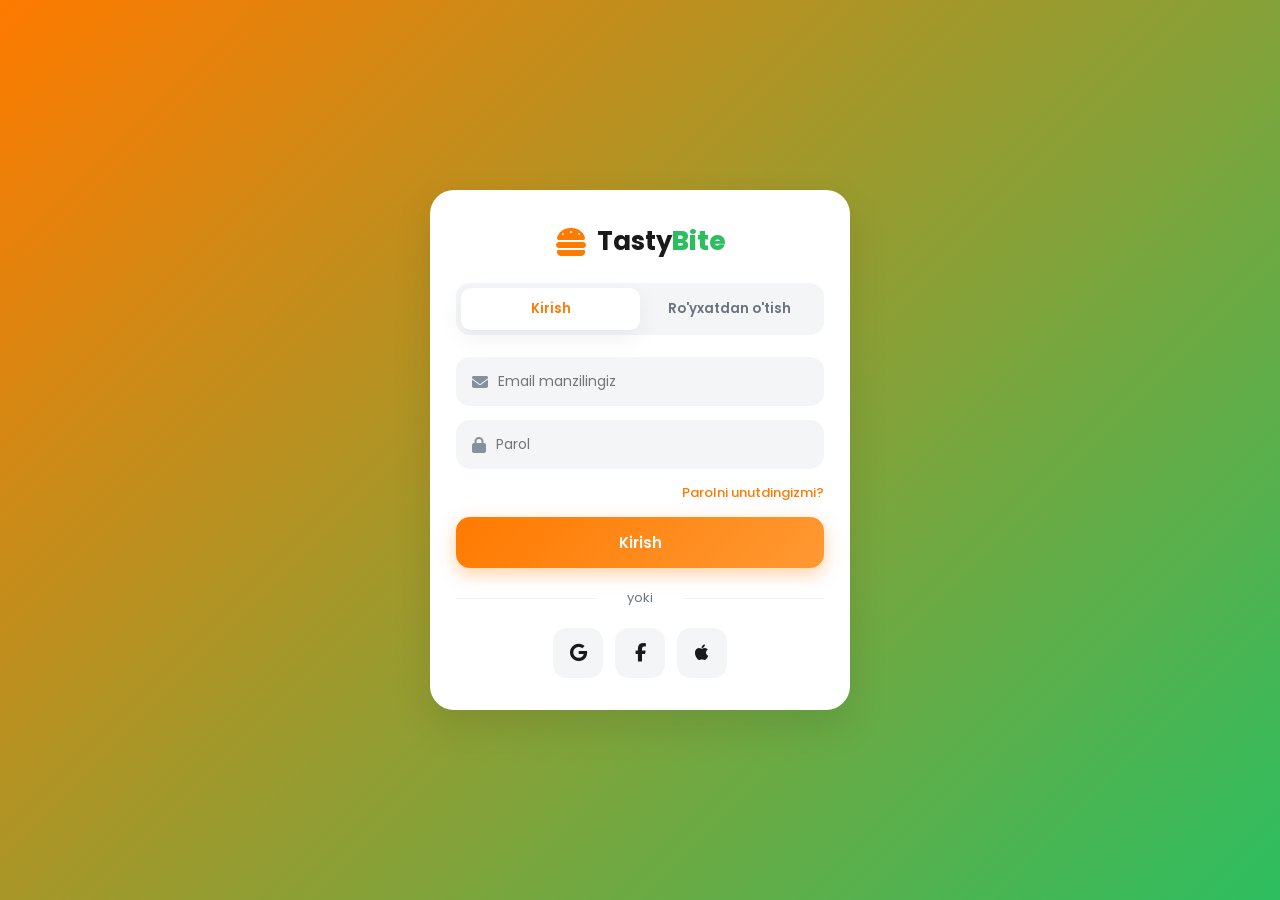
==== index.html @ 72d97d15 "Add files via upload" ====
<!DOCTYPE html>
<html lang="uz">
<head>
  <meta charset="UTF-8" />
  <meta name="viewport" content="width=device-width, initial-scale=1.0" />
  <title>Tasty Bite - Fast Food</title>
  <link rel="stylesheet" href="style.css" />
  <link rel="preconnect" href="https://fonts.googleapis.com" />
  <link rel="preconnect" href="https://fonts.gstatic.com" crossorigin />
  <link href="https://fonts.googleapis.com/css2?family=Poppins:wght@300;400;500;600;700;800&display=swap" rel="stylesheet" />
  <link rel="stylesheet" href="https://cdnjs.cloudflare.com/ajax/libs/font-awesome/6.5.1/css/all.min.css" />
</head>
<body>

  <!-- ========== AUTH MODAL (Login / Register) ========== -->
  <div class="auth-overlay" id="authOverlay">
    <div class="auth-card">
      <div class="auth-logo">
        <i class="fa-solid fa-burger"></i>
        <span>Tasty<b>Bite</b></span>
      </div>

      <div class="auth-tabs">
        <button class="auth-tab active" data-tab="login">Kirish</button>
        <button class="auth-tab" data-tab="register">Ro'yxatdan o'tish</button>
      </div>

      <!-- LOGIN -->
      <form class="auth-form active" id="loginForm">
        <div class="input-group">
          <i class="fa-solid fa-envelope"></i>
          <input type="email" placeholder="Email manzilingiz" required />
        </div>
        <div class="input-group">
          <i class="fa-solid fa-lock"></i>
          <input type="password" placeholder="Parol" required />
        </div>
        <a href="#" class="forgot">Parolni unutdingizmi?</a>
        <button type="submit" class="btn-primary">Kirish</button>
        <div class="auth-divider"><span>yoki</span></div>
        <div class="social-row">
          <button type="button" class="social-btn"><i class="fa-brands fa-google"></i></button>
          <button type="button" class="social-btn"><i class="fa-brands fa-facebook-f"></i></button>
          <button type="button" class="social-btn"><i class="fa-brands fa-apple"></i></button>
        </div>
      </form>

      <!-- REGISTER -->
      <form class="auth-form" id="registerForm">
        <div class="input-group">
          <i class="fa-solid fa-user"></i>
          <input type="text" placeholder="To'liq ismingiz" required />
        </div>
        <div class="input-group">
          <i class="fa-solid fa-envelope"></i>
          <input type="email" placeholder="Email manzilingiz" required />
        </div>
        <div class="input-group">
          <i class="fa-solid fa-phone"></i>
          <input type="tel" placeholder="+998 90 123 45 67" required />
        </div>
        <div class="input-group">
          <i class="fa-solid fa-lock"></i>
          <input type="password" placeholder="Parol yarating" required />
        </div>
        <button type="submit" class="btn-primary">Ro'yxatdan o'tish</button>
      </form>
    </div>
  </div>

  <!-- ========== APP CONTAINER ========== -->
  <div class="app" id="app">

    <!-- ============ TOP BAR ============ -->
    <header class="topbar">
      <div class="topbar-left">
        <button class="icon-btn" id="menuBtn"><i class="fa-solid fa-bars"></i></button>
        <div class="location">
          <span class="loc-label"><i class="fa-solid fa-location-dot"></i> Yetkazib berish</span>
          <span class="loc-value">Toshkent, Chilonzor</span>
        </div>
      </div>
      <div class="topbar-right">
        <button class="icon-btn notif-btn" id="notifBtn">
          <i class="fa-regular fa-bell"></i>
          <span class="badge">3</span>
        </button>
        <div class="avatar-sm" id="topAvatar">T</div>
      </div>
    </header>

    <!-- ============ NOTIFICATIONS PANEL ============ -->
    <aside class="notif-panel" id="notifPanel">
      <div class="notif-head">
        <h3>Bildirishnomalar</h3>
        <div style="display:flex;gap:8px">
          <button class="icon-btn" id="clearNotif" title="Tozalash"><i class="fa-solid fa-trash"></i></button>
          <button class="icon-btn" id="closeNotif"><i class="fa-solid fa-xmark"></i></button>
        </div>
      </div>
      <div class="notif-list" id="notifList"></div>
    </aside>

    <!-- ============ PAGE: HOME ============ -->
    <section class="page active" id="page-home">
      <!-- Greeting + Search -->
      <div class="home-head">
        <h1>Salom, <span class="accent">Tohirjon</span> 👋</h1>
        <p class="sub">Bugun nima yegingiz keladi?</p>

        <div class="search-bar">
          <i class="fa-solid fa-magnifying-glass"></i>
          <input type="text" placeholder="Burger, pizza, lavash qidirish..." id="searchInput" />
          <button class="filter-btn"><i class="fa-solid fa-sliders"></i></button>
        </div>
      </div>

      <!-- Promo banner -->
      <div class="promo-slider">
        <div class="promo-card">
          <div class="promo-text">
            <span class="promo-tag">YANGI AKSIYA</span>
            <h2>Burger + Free<br/>Coca-Cola</h2>
            <p>Faqat bugun -30% chegirma bilan!</p>
            <button class="btn-primary sm">Buyurtma berish</button>
          </div>
          <div class="promo-img">🍔</div>
        </div>
      </div>

      <!-- Categories -->
      <div class="section-head">
        <h3>Kategoriyalar</h3>
        <a href="#" class="see-all">Hammasi</a>
      </div>
      <div class="categories" id="categories">
        <div class="cat-chip active" data-cat="all"><span>🍽️</span><p>Hammasi</p></div>
        <div class="cat-chip" data-cat="burger"><span>🍔</span><p>Burger</p></div>
        <div class="cat-chip" data-cat="pizza"><span>🍕</span><p>Pizza</p></div>
        <div class="cat-chip" data-cat="lavash"><span>🌯</span><p>Lavash</p></div>
        <div class="cat-chip" data-cat="hotdog"><span>🌭</span><p>Hot-Dog</p></div>
        <div class="cat-chip" data-cat="fries"><span>🍟</span><p>Fri</p></div>
        <div class="cat-chip" data-cat="drink"><span>🥤</span><p>Ichimlik</p></div>
        <div class="cat-chip" data-cat="dessert"><span>🍩</span><p>Desert</p></div>
      </div>

      <!-- Popular foods -->
      <div class="section-head">
        <h3>Mashhur taomlar</h3>
        <a href="#" class="see-all">Hammasi</a>
      </div>
      <div class="food-grid" id="foodGrid"><!-- JS render --></div>
    </section>

    <!-- ============ PAGE: CART ============ -->
    <section class="page" id="page-cart">
      <div class="page-head">
        <h2>Savatim</h2>
        <p class="sub">Tanlangan taomlaringiz</p>
      </div>
      <div class="cart-list" id="cartList"></div>
      <div class="cart-summary" id="cartSummary">
        <div class="row"><span>Mahsulotlar</span><b id="sumItems">0 so'm</b></div>
        <div class="row"><span>Yetkazib berish</span><b>15 000 so'm</b></div>
        <div class="row total"><span>Jami</span><b id="sumTotal">0 so'm</b></div>
        <button class="btn-primary block" id="checkoutBtn">Buyurtma berish</button>
      </div>
    </section>

    <!-- ============ PAGE: ORDERS ============ -->
    <section class="page" id="page-orders">
      <div class="page-head">
        <h2>Buyurtmalarim</h2>
        <p class="sub">Joriy va yakunlangan</p>
      </div>
      <div class="order-tabs">
        <button class="order-tab active" data-otab="active">Faol</button>
        <button class="order-tab" data-otab="done">Yakunlangan</button>
        <button class="order-tab" data-otab="cancel">Bekor qilingan</button>
      </div>
      <div class="order-list" id="orderList"></div>
    </section>

    <!-- ============ PAGE: PROFILE ============ -->
    <section class="page" id="page-profile">
      <div class="profile-head">
        <div class="avatar-lg" id="profileAvatar">T</div>
        <h2 id="profileName">User</h2>
        <p id="profileEmail">user@mail.com</p>
        <button class="btn-outline sm" id="editProfileBtn">Profilni tahrirlash</button>
      </div>

      <div class="profile-stats">
        <div class="stat"><b id="statOrders">0</b><span>Buyurtma</span></div>
        <div class="stat"><b id="statFav">0</b><span>Sevimli</span></div>
        <div class="stat"><b id="statBonus">0</b><span>Bonus</span></div>
      </div>

      <div class="menu-list">
        <div class="menu-item" id="favoritesBtn">
          <div class="mi-icon red"><i class="fa-solid fa-heart"></i></div>
          <div class="mi-text">
            <h4>Sevimlilar</h4>
            <p>Yoqtirgan taomlaringiz</p>
          </div>
          <i class="fa-solid fa-chevron-right"></i>
        </div>

        <div class="menu-item" id="addressBtn">
          <div class="mi-icon green"><i class="fa-solid fa-location-dot"></i></div>
          <div class="mi-text">
            <h4>Manzillarim</h4>
            <p>Yetkazib berish manzillari</p>
          </div>
          <i class="fa-solid fa-chevron-right"></i>
        </div>

        <div class="menu-item" id="paymentBtn">
          <div class="mi-icon orange"><i class="fa-solid fa-credit-card"></i></div>
          <div class="mi-text">
            <h4>To'lov usullari</h4>
            <p>Karta va naqd to'lovlar</p>
          </div>
          <i class="fa-solid fa-chevron-right"></i>
        </div>

        <div class="menu-item theme-row">
          <div class="mi-icon dark"><i class="fa-solid fa-moon"></i></div>
          <div class="mi-text">
            <h4>Tungi rejim</h4>
            <p>Dark / Light mode</p>
          </div>
          <label class="switch">
            <input type="checkbox" id="themeToggle">
            <span class="slider-sw"></span>
          </label>
        </div>

        <div class="menu-item" id="chatBtn">
          <div class="mi-icon green"><i class="fa-solid fa-comment-dots"></i></div>
          <div class="mi-text">
            <h4>Admin bilan chat</h4>
            <p>Savol va murojaat</p>
          </div>
          <i class="fa-solid fa-chevron-right"></i>
        </div>

        <div class="menu-item" id="helpBtn">
          <div class="mi-icon green"><i class="fa-solid fa-circle-question"></i></div>
          <div class="mi-text">
            <h4>Yordam</h4>
            <p>Tez-tez so'raladigan savollar</p>
          </div>
          <i class="fa-solid fa-chevron-right"></i>
        </div>

        <div class="menu-item" id="privacyBtn">
          <div class="mi-icon orange"><i class="fa-solid fa-shield-halved"></i></div>
          <div class="mi-text">
            <h4>Maxfiylik</h4>
            <p>Hisob xavfsizligi</p>
          </div>
          <i class="fa-solid fa-chevron-right"></i>
        </div>

        <div class="menu-item logout" id="logoutBtn">
          <div class="mi-icon red"><i class="fa-solid fa-arrow-right-from-bracket"></i></div>
          <div class="mi-text">
            <h4>Chiqish</h4>
            <p>Hisobdan chiqish</p>
          </div>
        </div>
      </div>
    </section>

    <!-- ============ PAGE: FAVORITES ============ -->
    <section class="page" id="page-favorites">
      <div class="page-head" style="display:flex;align-items:center;gap:10px">
        <button class="icon-btn" data-back="profile"><i class="fa-solid fa-arrow-left"></i></button>
        <div><h2>Sevimlilar</h2><p class="sub">Yoqtirgan taomlaringiz</p></div>
      </div>
      <div class="food-grid" id="favGrid"></div>
    </section>

    <!-- ============ FOOD DETAIL MODAL ============ -->
    <div class="detail-modal" id="detailModal">
      <div class="detail-content">
        <button class="close-btn" id="closeDetail"><i class="fa-solid fa-xmark"></i></button>
        <div class="detail-img" id="dImg">🍔</div>
        <div class="detail-body">
          <h2 id="dName">Burger</h2>
          <div class="detail-meta">
            <span><i class="fa-solid fa-star"></i> 4.8</span>
            <span><i class="fa-solid fa-clock"></i> 15 daq</span>
            <span><i class="fa-solid fa-fire"></i> 320 kkal</span>
          </div>
          <p class="detail-desc" id="dDesc">Tavsif...</p>
          <div class="qty-row">
            <span>Miqdor</span>
            <div class="qty">
              <button id="qMinus">-</button>
              <span id="qVal">1</span>
              <button id="qPlus">+</button>
            </div>
          </div>
          <div class="detail-foot">
            <div>
              <span class="small">Narxi</span>
              <h3 id="dPrice">35 000 so'm</h3>
            </div>
            <button class="btn-primary" id="addToCart"><i class="fa-solid fa-cart-plus"></i> Savatga</button>
          </div>
        </div>
      </div>
    </div>

    <!-- ============ ADDRESS MODAL ============ -->
    <div class="mini-modal" id="addressModal">
      <div class="mini-content">
        <div class="mini-head">
          <h3>Manzillarim</h3>
          <button class="icon-btn" data-close="addressModal"><i class="fa-solid fa-xmark"></i></button>
        </div>
        <div id="addressList"></div>
        <button class="btn-outline block" id="newAddressBtn"><i class="fa-solid fa-plus"></i> Yangi manzil qo'shish</button>
      </div>
    </div>

    <!-- ============ ADDRESS FORM MODAL ============ -->
    <div class="mini-modal" id="addressFormModal">
      <div class="mini-content">
        <div class="mini-head">
          <h3 id="addrFormTitle">Yangi manzil</h3>
          <button class="icon-btn" data-close="addressFormModal"><i class="fa-solid fa-xmark"></i></button>
        </div>
        <form id="addressForm" class="ufm">
          <input type="hidden" id="addrId">
          <label>Nomi (Uy, Ish, ...)
            <input type="text" id="addrLabel" placeholder="Uy" required>
          </label>
          <label>To'liq manzil
            <input type="text" id="addrText" placeholder="Toshkent, Chilonzor 11, 25-uy" required>
          </label>
          <label>Mo'ljal (ixtiyoriy)
            <input type="text" id="addrNote" placeholder="2-qavat, ko'k eshik">
          </label>
          <button type="submit" class="btn-primary block">Saqlash</button>
        </form>
      </div>
    </div>

    <!-- ============ PAYMENT MODAL ============ -->
    <div class="mini-modal" id="paymentModal">
      <div class="mini-content">
        <div class="mini-head">
          <h3>To'lov usullari</h3>
          <button class="icon-btn" data-close="paymentModal"><i class="fa-solid fa-xmark"></i></button>
        </div>
        <div id="paymentList"></div>
        <button class="btn-outline block" id="newPaymentBtn"><i class="fa-solid fa-plus"></i> Karta qo'shish</button>
      </div>
    </div>

    <!-- ============ PAYMENT FORM ============ -->
    <div class="mini-modal" id="paymentFormModal">
      <div class="mini-content">
        <div class="mini-head">
          <h3>Yangi karta</h3>
          <button class="icon-btn" data-close="paymentFormModal"><i class="fa-solid fa-xmark"></i></button>
        </div>
        <form id="paymentForm" class="ufm">
          <input type="hidden" id="payId">
          <label>Tur
            <select id="payType">
              <option value="uzcard">Uzcard</option>
              <option value="humo">Humo</option>
              <option value="visa">Visa</option>
              <option value="mastercard">Mastercard</option>
            </select>
          </label>
          <label>Karta raqami
            <input type="text" id="payNumber" placeholder="8600 1234 5678 9012" maxlength="19" required>
          </label>
          <label>Egasining ismi
            <input type="text" id="payHolder" placeholder="ISM FAMILIYA" required>
          </label>
          <label>Amal qilish muddati
            <input type="text" id="payExpiry" placeholder="MM/YY" maxlength="5" required>
          </label>
          <button type="submit" class="btn-primary block">Saqlash</button>
        </form>
      </div>
    </div>

    <!-- ============ PROFILE EDIT MODAL ============ -->
    <div class="mini-modal" id="profileEditModal">
      <div class="mini-content">
        <div class="mini-head">
          <h3>Profilni tahrirlash</h3>
          <button class="icon-btn" data-close="profileEditModal"><i class="fa-solid fa-xmark"></i></button>
        </div>
        <form id="profileEditForm" class="ufm">
          <label>To'liq ism<input type="text" id="peName" required></label>
          <label>Email<input type="email" id="peEmail" required></label>
          <label>Telefon<input type="tel" id="pePhone" placeholder="+998 90 123 45 67"></label>
          <button type="submit" class="btn-primary block">Saqlash</button>
        </form>
      </div>
    </div>

    <!-- ============ PRIVACY/PASSWORD MODAL ============ -->
    <div class="mini-modal" id="privacyModal">
      <div class="mini-content">
        <div class="mini-head">
          <h3>Maxfiylik va xavfsizlik</h3>
          <button class="icon-btn" data-close="privacyModal"><i class="fa-solid fa-xmark"></i></button>
        </div>
        <form id="passForm" class="ufm">
          <label>Joriy parol<input type="password" id="curPass" required></label>
          <label>Yangi parol<input type="password" id="newPass" required></label>
          <label>Tasdiqlash<input type="password" id="confPass" required></label>
          <button type="submit" class="btn-primary block">Parolni o'zgartirish</button>
        </form>
      </div>
    </div>

    <!-- ============ CHAT MODAL ============ -->
    <div class="mini-modal" id="chatModal">
      <div class="mini-content chat-modal-content">
        <div class="mini-head">
          <h3><i class="fa-solid fa-headset"></i> Admin qo'llab-quvvatlash</h3>
          <button class="icon-btn" data-close="chatModal"><i class="fa-solid fa-xmark"></i></button>
        </div>
        <div class="uchat-body" id="uchatBody"></div>
        <form class="uchat-input" id="uchatForm">
          <input type="text" id="uchatInput" placeholder="Habar yozing..." autocomplete="off" required>
          <button type="submit"><i class="fa-solid fa-paper-plane"></i></button>
        </form>
      </div>
    </div>

    <!-- ============ FILTER MODAL ============ -->
    <div class="mini-modal" id="filterModal">
      <div class="mini-content">
        <div class="mini-head">
          <h3>Filter va saralash</h3>
          <button class="icon-btn" data-close="filterModal"><i class="fa-solid fa-xmark"></i></button>
        </div>
        <h4 class="filt-h">Saralash</h4>
        <div class="filt-row" id="sortRow">
          <button class="filt-chip active" data-sort="default">Standart</button>
          <button class="filt-chip" data-sort="priceAsc">Narx ↑</button>
          <button class="filt-chip" data-sort="priceDesc">Narx ↓</button>
          <button class="filt-chip" data-sort="rating">Reyting</button>
          <button class="filt-chip" data-sort="fast">Tezroq</button>
        </div>
        <h4 class="filt-h">Narx oralig'i</h4>
        <div class="price-range">
          <input type="range" id="priceRange" min="10000" max="100000" step="5000" value="100000">
          <div class="pr-info"><span>0</span> — <span id="prMax">100 000</span> so'm</div>
        </div>
        <button class="btn-primary block" id="applyFilter">Qo'llash</button>
        <button class="btn-outline block" id="resetFilter">Tiklash</button>
      </div>
    </div>

    <!-- ============ HELP MODAL ============ -->
    <div class="mini-modal" id="helpModal">
      <div class="mini-content">
        <div class="mini-head">
          <h3>Yordam</h3>
          <button class="icon-btn" data-close="helpModal"><i class="fa-solid fa-xmark"></i></button>
        </div>
        <div class="faq">
          <details open><summary>Buyurtma qanday beriladi?</summary><p>Taomni tanlab savatga qo'shing, so'ng "Buyurtma berish" tugmasini bosing.</p></details>
          <details><summary>Yetkazib berish vaqti qancha?</summary><p>O'rtacha 30-45 daqiqa, manzilga qarab o'zgaradi.</p></details>
          <details><summary>To'lov turlari?</summary><p>Naqd, Uzcard, Humo, Click va Payme orqali to'lash mumkin.</p></details>
          <details><summary>Buyurtmani bekor qilish</summary><p>Tayyorlanmaguncha buyurtmani bekor qilishingiz mumkin.</p></details>
        </div>
        <div class="contact-row">
          <a href="tel:+998900000000" class="contact-btn"><i class="fa-solid fa-phone"></i> Qo'ng'iroq</a>
          <a href="#" class="contact-btn green" id="openChatFromHelp"><i class="fa-solid fa-comment-dots"></i> Chat</a>
        </div>
      </div>
    </div>

    <!-- ============ TOAST ============ -->
    <div class="toast" id="toast"></div>

    <!-- ============ BOTTOM NAV ============ -->
    <nav class="bottom-nav">
      <button class="nav-btn active" data-page="home">
        <i class="fa-solid fa-house"></i><span>Asosiy</span>
      </button>
      <button class="nav-btn" data-page="cart">
        <i class="fa-solid fa-bag-shopping"></i><span>Savat</span>
        <span class="nav-badge" id="cartBadge" style="display:none">0</span>
      </button>
      <button class="nav-btn" data-page="orders">
        <i class="fa-solid fa-receipt"></i><span>Buyurtma</span>
      </button>
      <button class="nav-btn" data-page="profile">
        <i class="fa-solid fa-user"></i><span>Profil</span>
      </button>
    </nav>

  </div>

  <script src="script.js"></script>
</body>
</html>
---- style.css ----
/* ========== ROOT VARIABLES ========== */
:root {
  --orange: #FF7A00;
  --orange-light: #FFE6CC;
  --green: #2DBE60;
  --green-light: #DCF5E4;
  --black: #1A1A1A;
  --dark: #222831;
  --gray: #8A8F9C;
  --gray-light: #F4F5F7;
  --white: #FFFFFF;
  --bg: #FAFBFC;
  --card: #FFFFFF;
  --text: #1A1A1A;
  --text-sub: #6B7280;
  --border: #EEF0F3;
  --red: #FF4757;
  --shadow: 0 8px 24px rgba(0,0,0,0.06);
  --shadow-lg: 0 16px 40px rgba(0,0,0,0.10);
  --radius: 18px;
}

[data-theme="dark"] {
  --bg: #121417;
  --card: #1C1F24;
  --text: #F1F3F5;
  --text-sub: #9CA3AF;
  --border: #2A2E35;
  --gray-light: #23272E;
  --black: #F1F3F5;
  --shadow: 0 8px 24px rgba(0,0,0,0.4);
  --shadow-lg: 0 16px 40px rgba(0,0,0,0.5);
}

* { box-sizing: border-box; margin: 0; padding: 0; }
html, body { height: 100%; }
body {
  font-family: 'Poppins', system-ui, sans-serif;
  background: var(--bg);
  color: var(--text);
  -webkit-font-smoothing: antialiased;
  transition: background .3s, color .3s;
}
a { color: inherit; text-decoration: none; }
button { font-family: inherit; cursor: pointer; border: none; background: none; color: inherit; }
input { font-family: inherit; outline: none; border: none; background: transparent; color: inherit; }

/* ========== APP CONTAINER ========== */
.app {
  max-width: 480px;
  margin: 0 auto;
  min-height: 100vh;
  background: var(--bg);
  position: relative;
  padding-bottom: 90px;
  box-shadow: var(--shadow-lg);
}

/* ========== AUTH ========== */
.auth-overlay {
  position: fixed; inset: 0;
  background: linear-gradient(135deg, #FF7A00 0%, #2DBE60 100%);
  display: none;
  align-items: center; justify-content: center;
  z-index: 1000;
  padding: 20px;
}
.auth-overlay.show { display: flex; }

.auth-card {
  width: 100%;
  max-width: 420px;
  background: var(--card);
  border-radius: 24px;
  padding: 32px 26px;
  box-shadow: var(--shadow-lg);
  animation: pop .4s ease;
}
@keyframes pop { from { transform: scale(.9); opacity: 0; } to { transform: scale(1); opacity: 1; } }

.auth-logo {
  display: flex; align-items: center; justify-content: center;
  gap: 10px; margin-bottom: 22px;
  font-size: 26px; font-weight: 700;
}
.auth-logo i { color: var(--orange); font-size: 32px; }
.auth-logo b { color: var(--green); font-weight: 800; }

.auth-tabs {
  display: flex;
  background: var(--gray-light);
  border-radius: 14px;
  padding: 5px;
  margin-bottom: 22px;
}
.auth-tab {
  flex: 1; padding: 11px; font-weight: 600;
  color: var(--text-sub); border-radius: 10px;
  transition: .25s;
}
.auth-tab.active {
  background: var(--card);
  color: var(--orange);
  box-shadow: var(--shadow);
}

.auth-form { display: none; flex-direction: column; gap: 14px; }
.auth-form.active { display: flex; }

.input-group {
  display: flex; align-items: center; gap: 10px;
  background: var(--gray-light);
  border-radius: 14px;
  padding: 14px 16px;
}
.input-group i { color: var(--gray); }
.input-group input { flex: 1; font-size: 14px; }

.forgot {
  align-self: flex-end;
  font-size: 13px; color: var(--orange); font-weight: 500;
}

.btn-primary {
  background: linear-gradient(135deg, var(--orange), #FF9933);
  color: #fff; font-weight: 600;
  padding: 14px; border-radius: 14px;
  font-size: 15px;
  display: inline-flex; align-items: center; justify-content: center; gap: 8px;
  transition: .25s;
  box-shadow: 0 6px 18px rgba(255,122,0,0.35);
}
.btn-primary:hover { transform: translateY(-2px); box-shadow: 0 10px 26px rgba(255,122,0,0.45); }
.btn-primary.sm { padding: 10px 18px; font-size: 13px; }
.btn-primary.block { width: 100%; }

.btn-outline {
  border: 2px solid var(--orange);
  color: var(--orange);
  font-weight: 600;
  padding: 10px 18px;
  border-radius: 12px;
  font-size: 13px;
  display: inline-flex; align-items: center; justify-content: center; gap: 8px;
}
.btn-outline.block { width: 100%; padding: 13px; margin-top: 14px; }
.btn-outline.sm { padding: 8px 16px; font-size: 12px; }

.auth-divider {
  text-align: center; position: relative;
  color: var(--text-sub); font-size: 13px;
  margin: 6px 0;
}
.auth-divider::before, .auth-divider::after {
  content: ''; position: absolute; top: 50%;
  width: 38%; height: 1px; background: var(--border);
}
.auth-divider::before { left: 0; }
.auth-divider::after { right: 0; }

.social-row { display: flex; gap: 12px; justify-content: center; }
.social-btn {
  width: 50px; height: 50px; border-radius: 14px;
  background: var(--gray-light);
  display: flex; align-items: center; justify-content: center;
  font-size: 18px; color: var(--text);
  transition: .25s;
}
.social-btn:hover { background: var(--orange); color: #fff; }

/* ========== TOP BAR ========== */
.topbar {
  display: flex; align-items: center; justify-content: space-between;
  padding: 18px 20px 14px;
  background: var(--bg);
  position: sticky; top: 0; z-index: 50;
}
.topbar-left { display: flex; align-items: center; gap: 12px; }
.icon-btn {
  width: 42px; height: 42px; border-radius: 12px;
  background: var(--card);
  display: flex; align-items: center; justify-content: center;
  font-size: 16px;
  box-shadow: var(--shadow);
  position: relative;
  transition: .25s;
}
.icon-btn:hover { background: var(--orange); color: #fff; }

.location { display: flex; flex-direction: column; }
.loc-label { font-size: 11px; color: var(--text-sub); }
.loc-label i { color: var(--orange); }
.loc-value { font-size: 13px; font-weight: 600; }

.topbar-right { display: flex; align-items: center; gap: 10px; }
.badge {
  position: absolute; top: 4px; right: 4px;
  width: 16px; height: 16px; border-radius: 50%;
  background: var(--red); color: #fff;
  font-size: 9px; font-weight: 700;
  display: flex; align-items: center; justify-content: center;
}
.avatar-sm {
  width: 42px; height: 42px; border-radius: 12px;
  background: linear-gradient(135deg, var(--green), #1F9E4D);
  color: #fff; font-weight: 700;
  display: flex; align-items: center; justify-content: center;
  cursor: pointer;
}

/* ========== NOTIFICATIONS PANEL ========== */
.notif-panel {
  position: fixed;
  top: 0; right: -100%;
  width: 100%;
  max-width: 380px;
  height: 100vh;
  background: var(--card);
  z-index: 200;
  box-shadow: -10px 0 30px rgba(0,0,0,0.15);
  transition: right .35s ease;
  display: flex; flex-direction: column;
}
.notif-panel.open { right: 0; }
.notif-head {
  display: flex; justify-content: space-between; align-items: center;
  padding: 22px 20px;
  border-bottom: 1px solid var(--border);
}
.notif-head h3 { font-size: 18px; }
.notif-list { padding: 14px; overflow-y: auto; flex: 1; }
.notif-item {
  display: flex; gap: 12px;
  padding: 14px;
  border-radius: 14px;
  margin-bottom: 10px;
  transition: .25s;
}
.notif-item.unread { background: var(--gray-light); }
.notif-item:hover { background: var(--orange-light); }
.notif-icon {
  width: 42px; height: 42px; min-width: 42px;
  border-radius: 12px;
  display: flex; align-items: center; justify-content: center;
  color: #fff;
}
.notif-icon.green { background: var(--green); }
.notif-icon.orange { background: var(--orange); }
.notif-icon.dark { background: var(--dark); }
.notif-body h4 { font-size: 14px; margin-bottom: 3px; }
.notif-body p { font-size: 12px; color: var(--text-sub); margin-bottom: 4px; }
.notif-body .time { font-size: 10px; color: var(--orange); font-weight: 600; }

/* ========== PAGES ========== */
.page { display: none; padding: 0 20px; }
.page.active { display: block; animation: fadeUp .4s ease; }
@keyframes fadeUp {
  from { opacity: 0; transform: translateY(15px); }
  to { opacity: 1; transform: translateY(0); }
}

.page-head { padding: 10px 0 20px; }
.page-head h2 { font-size: 24px; }
.page-head .sub { font-size: 13px; color: var(--text-sub); margin-top: 4px; }

/* ========== HOME ========== */
.home-head h1 { font-size: 24px; font-weight: 700; }
.home-head h1 .accent { color: var(--orange); }
.home-head .sub { color: var(--text-sub); font-size: 13px; margin-top: 4px; }

.search-bar {
  display: flex; align-items: center; gap: 10px;
  background: var(--card);
  border-radius: 16px;
  padding: 14px 16px;
  margin: 18px 0;
  box-shadow: var(--shadow);
}
.search-bar i { color: var(--gray); }
.search-bar input { flex: 1; font-size: 14px; }
.filter-btn {
  width: 36px; height: 36px;
  background: var(--orange);
  color: #fff;
  border-radius: 10px;
}

/* Promo */
.promo-slider { margin-bottom: 24px; }
.promo-card {
  background: linear-gradient(135deg, var(--green) 0%, #1F9E4D 100%);
  border-radius: 22px;
  padding: 22px;
  color: #fff;
  display: flex; justify-content: space-between; align-items: center;
  overflow: hidden;
  position: relative;
}
.promo-card::after {
  content: ''; position: absolute;
  right: -40px; bottom: -40px;
  width: 160px; height: 160px;
  background: rgba(255,255,255,0.08);
  border-radius: 50%;
}
.promo-tag {
  background: rgba(255,255,255,0.2);
  padding: 4px 10px;
  border-radius: 20px;
  font-size: 10px;
  font-weight: 600;
  letter-spacing: .5px;
}
.promo-text h2 { margin: 10px 0 6px; font-size: 22px; line-height: 1.15; }
.promo-text p { font-size: 12px; opacity: .9; margin-bottom: 12px; }
.promo-text .btn-primary {
  background: #fff; color: var(--orange);
  box-shadow: none;
}
.promo-img { font-size: 80px; position: relative; z-index: 1; transform: rotate(-10deg); }

/* Section heads */
.section-head {
  display: flex; justify-content: space-between; align-items: center;
  margin: 8px 0 14px;
}
.section-head h3 { font-size: 17px; }
.see-all { font-size: 12px; color: var(--orange); font-weight: 600; }

/* Categories */
.categories {
  display: flex; gap: 12px;
  overflow-x: auto;
  padding-bottom: 8px;
  margin-bottom: 22px;
  scrollbar-width: none;
}
.categories::-webkit-scrollbar { display: none; }
.cat-chip {
  min-width: 76px;
  padding: 14px 8px;
  background: var(--card);
  border-radius: 16px;
  text-align: center;
  cursor: pointer;
  transition: .25s;
  box-shadow: var(--shadow);
  border: 2px solid transparent;
}
.cat-chip span { font-size: 26px; display: block; margin-bottom: 6px; }
.cat-chip p { font-size: 11px; font-weight: 600; color: var(--text-sub); }
.cat-chip.active {
  background: var(--orange);
  border-color: var(--orange);
}
.cat-chip.active p { color: #fff; }

/* Food grid */
.food-grid {
  display: grid;
  grid-template-columns: 1fr 1fr;
  gap: 14px;
  padding-bottom: 20px;
}
.food-card {
  background: var(--card);
  border-radius: 18px;
  padding: 14px;
  box-shadow: var(--shadow);
  cursor: pointer;
  transition: .25s;
  position: relative;
}
.food-card:hover { transform: translateY(-4px); box-shadow: var(--shadow-lg); }
.food-emoji {
  font-size: 54px;
  text-align: center;
  padding: 10px 0;
}
.food-name { font-size: 14px; font-weight: 600; margin-bottom: 4px; }
.food-meta {
  display: flex; align-items: center; gap: 6px;
  font-size: 11px; color: var(--text-sub); margin-bottom: 8px;
}
.food-meta i { color: #FFC107; }
.food-foot { display: flex; align-items: center; justify-content: space-between; }
.food-price { font-size: 14px; font-weight: 700; color: var(--orange); }
.add-btn {
  width: 30px; height: 30px;
  background: var(--green);
  color: #fff;
  border-radius: 10px;
  font-size: 14px;
}
.fav-btn {
  position: absolute; top: 12px; right: 12px;
  width: 28px; height: 28px;
  background: var(--gray-light);
  border-radius: 50%;
  display: flex; align-items: center; justify-content: center;
  font-size: 11px;
  color: var(--text-sub);
}
.fav-btn.on { background: var(--red); color: #fff; }

/* ========== CART ========== */
.cart-list { margin-bottom: 20px; }
.cart-item {
  display: flex; gap: 12px; align-items: center;
  background: var(--card);
  border-radius: 16px;
  padding: 12px;
  margin-bottom: 10px;
  box-shadow: var(--shadow);
}
.cart-emoji {
  width: 60px; height: 60px;
  background: var(--gray-light);
  border-radius: 12px;
  display: flex; align-items: center; justify-content: center;
  font-size: 32px;
}
.cart-info { flex: 1; }
.cart-info h4 { font-size: 14px; margin-bottom: 4px; }
.cart-info p { font-size: 12px; color: var(--orange); font-weight: 700; }
.cart-qty {
  display: flex; align-items: center; gap: 8px;
  background: var(--gray-light);
  padding: 5px 10px;
  border-radius: 10px;
}
.cart-qty button {
  width: 22px; height: 22px;
  font-weight: 700;
  color: var(--orange);
  font-size: 14px;
}
.cart-qty span { font-size: 13px; font-weight: 600; min-width: 16px; text-align: center; }

.cart-empty {
  text-align: center; padding: 60px 20px;
  color: var(--text-sub);
}
.cart-empty i { font-size: 60px; color: var(--gray); margin-bottom: 16px; opacity: .4; }
.cart-empty h3 { font-size: 18px; margin-bottom: 6px; color: var(--text); }
.cart-empty p { font-size: 13px; }

.cart-summary {
  background: var(--card);
  border-radius: 18px;
  padding: 18px;
  box-shadow: var(--shadow);
  display: none;
}
.cart-summary.show { display: block; }
.cart-summary .row {
  display: flex; justify-content: space-between;
  font-size: 13px; padding: 6px 0;
  color: var(--text-sub);
}
.cart-summary .row b { color: var(--text); font-weight: 600; }
.cart-summary .row.total {
  border-top: 1px dashed var(--border);
  margin-top: 6px; padding-top: 12px;
  font-size: 15px; color: var(--text);
}
.cart-summary .row.total b { color: var(--orange); font-size: 18px; font-weight: 700; }
.cart-summary .btn-primary { margin-top: 14px; }

/* ========== ORDERS ========== */
.order-tabs {
  display: flex; gap: 8px;
  background: var(--card);
  padding: 6px;
  border-radius: 14px;
  margin-bottom: 18px;
  box-shadow: var(--shadow);
}
.order-tab {
  flex: 1; padding: 10px;
  font-size: 13px; font-weight: 600;
  color: var(--text-sub);
  border-radius: 10px;
  transition: .25s;
}
.order-tab.active { background: var(--orange); color: #fff; }

.order-card {
  background: var(--card);
  border-radius: 16px;
  padding: 16px;
  margin-bottom: 12px;
  box-shadow: var(--shadow);
}
.order-card .oc-head {
  display: flex; justify-content: space-between;
  margin-bottom: 10px;
}
.oc-head h4 { font-size: 14px; }
.oc-status {
  font-size: 11px; padding: 4px 10px; border-radius: 20px;
  font-weight: 600;
}
.oc-status.active { background: var(--green-light); color: var(--green); }
.oc-status.done { background: var(--gray-light); color: var(--text-sub); }
.oc-status.cancel { background: #FFE6E6; color: var(--red); }
.oc-items { font-size: 12px; color: var(--text-sub); margin-bottom: 10px; }
.oc-foot {
  display: flex; justify-content: space-between; align-items: center;
  padding-top: 10px; border-top: 1px dashed var(--border);
}
.oc-foot b { color: var(--orange); font-size: 15px; }
.oc-foot button {
  font-size: 12px; color: var(--green); font-weight: 600;
}

/* ========== PROFILE ========== */
.profile-head {
  text-align: center;
  padding: 24px 0;
}
.avatar-lg {
  width: 100px; height: 100px;
  margin: 0 auto 14px;
  border-radius: 26px;
  background: linear-gradient(135deg, var(--orange), var(--green));
  color: #fff; font-size: 38px; font-weight: 700;
  display: flex; align-items: center; justify-content: center;
  box-shadow: var(--shadow-lg);
}
.profile-head h2 { font-size: 20px; }
.profile-head p { color: var(--text-sub); font-size: 13px; margin: 4px 0 12px; }

.profile-stats {
  display: grid; grid-template-columns: repeat(3, 1fr);
  gap: 12px; margin-bottom: 22px;
}
.stat {
  background: var(--card);
  padding: 14px; border-radius: 14px;
  text-align: center;
  box-shadow: var(--shadow);
}
.stat b { display: block; font-size: 20px; color: var(--orange); }
.stat span { font-size: 11px; color: var(--text-sub); }

.menu-list { display: flex; flex-direction: column; gap: 10px; }
.menu-item {
  background: var(--card);
  padding: 14px;
  border-radius: 14px;
  display: flex; align-items: center; gap: 14px;
  box-shadow: var(--shadow);
  cursor: pointer;
  transition: .25s;
}
.menu-item:hover { transform: translateX(4px); }
.mi-icon {
  width: 42px; height: 42px;
  border-radius: 12px;
  display: flex; align-items: center; justify-content: center;
  color: #fff;
  font-size: 16px;
}
.mi-icon.green { background: var(--green); }
.mi-icon.orange { background: var(--orange); }
.mi-icon.dark { background: var(--dark); }
.mi-icon.red { background: var(--red); }
.mi-text { flex: 1; }
.mi-text h4 { font-size: 14px; }
.mi-text p { font-size: 11px; color: var(--text-sub); margin-top: 2px; }
.menu-item > i { color: var(--gray); font-size: 13px; }
.menu-item.logout .mi-text h4 { color: var(--red); }

/* Switch */
.switch {
  position: relative;
  width: 46px; height: 26px;
}
.switch input { opacity: 0; width: 0; height: 0; }
.slider-sw {
  position: absolute; inset: 0;
  background: var(--gray-light);
  border-radius: 30px;
  transition: .25s;
  cursor: pointer;
}
.slider-sw::before {
  content: ''; position: absolute;
  height: 20px; width: 20px;
  left: 3px; top: 3px;
  background: #fff;
  border-radius: 50%;
  transition: .25s;
  box-shadow: 0 2px 6px rgba(0,0,0,0.2);
}
.switch input:checked + .slider-sw { background: var(--green); }
.switch input:checked + .slider-sw::before { transform: translateX(20px); }

/* ========== DETAIL MODAL ========== */
.detail-modal {
  position: fixed; inset: 0;
  background: rgba(0,0,0,0.6);
  z-index: 300;
  display: none;
  align-items: flex-end; justify-content: center;
}
.detail-modal.show { display: flex; animation: fadeIn .25s; }
@keyframes fadeIn { from { opacity: 0; } to { opacity: 1; } }

.detail-content {
  background: var(--card);
  width: 100%; max-width: 480px;
  border-radius: 26px 26px 0 0;
  padding: 22px;
  position: relative;
  animation: slideUp .35s ease;
}
@keyframes slideUp { from { transform: translateY(100%); } to { transform: translateY(0); } }

.close-btn {
  position: absolute; top: 16px; right: 16px;
  width: 36px; height: 36px;
  background: var(--gray-light);
  border-radius: 50%;
  display: flex; align-items: center; justify-content: center;
  z-index: 2;
}
.detail-img {
  text-align: center;
  font-size: 100px;
  padding: 20px;
  background: var(--gray-light);
  border-radius: 20px;
  margin-bottom: 18px;
}
.detail-body h2 { font-size: 22px; margin-bottom: 8px; }
.detail-meta { display: flex; gap: 16px; font-size: 12px; color: var(--text-sub); margin-bottom: 12px; }
.detail-meta i { color: var(--orange); }
.detail-meta i.fa-star { color: #FFC107; }
.detail-desc { font-size: 13px; color: var(--text-sub); line-height: 1.6; margin-bottom: 18px; }

.qty-row {
  display: flex; justify-content: space-between; align-items: center;
  margin-bottom: 18px;
  font-size: 14px; font-weight: 600;
}
.qty {
  display: flex; align-items: center; gap: 14px;
  background: var(--gray-light);
  padding: 6px 14px;
  border-radius: 12px;
}
.qty button {
  width: 26px; height: 26px;
  font-size: 16px; font-weight: 700;
  color: var(--orange);
}
.qty span { min-width: 18px; text-align: center; }

.detail-foot {
  display: flex; justify-content: space-between; align-items: center;
}
.detail-foot .small { font-size: 11px; color: var(--text-sub); }
.detail-foot h3 { font-size: 20px; color: var(--orange); }

/* ========== MINI MODALS ========== */
.mini-modal {
  position: fixed; inset: 0;
  background: rgba(0,0,0,0.6);
  z-index: 300;
  display: none;
  align-items: flex-end; justify-content: center;
}
.mini-modal.show { display: flex; animation: fadeIn .25s; }
.mini-content {
  background: var(--card);
  width: 100%; max-width: 480px;
  border-radius: 26px 26px 0 0;
  padding: 22px;
  max-height: 85vh; overflow-y: auto;
  animation: slideUp .35s ease;
}
.mini-head {
  display: flex; justify-content: space-between; align-items: center;
  margin-bottom: 18px;
}
.mini-head h3 { font-size: 18px; }

.address-item {
  display: flex; align-items: center; gap: 14px;
  padding: 14px;
  background: var(--gray-light);
  border-radius: 14px;
  margin-bottom: 10px;
}
.address-item > i:first-child {
  width: 40px; height: 40px;
  display: flex; align-items: center; justify-content: center;
  border-radius: 10px;
  background: var(--card);
  font-size: 14px;
}
.address-item .green { color: var(--green); }
.address-item .orange { color: var(--orange); }
.address-item h4 { font-size: 14px; }
.address-item p { font-size: 12px; color: var(--text-sub); }
.address-item > div { flex: 1; }
.address-item .fa-circle-check { color: var(--green); font-size: 18px; }

/* FAQ */
.faq details {
  background: var(--gray-light);
  border-radius: 12px;
  padding: 14px 16px;
  margin-bottom: 8px;
  cursor: pointer;
}
.faq summary {
  font-size: 14px; font-weight: 600;
  list-style: none;
  display: flex; justify-content: space-between; align-items: center;
}
.faq summary::after { content: '+'; font-size: 20px; color: var(--orange); }
.faq details[open] summary::after { content: '−'; }
.faq p { font-size: 13px; color: var(--text-sub); margin-top: 10px; line-height: 1.6; }

.contact-row {
  display: grid; grid-template-columns: 1fr 1fr;
  gap: 10px; margin-top: 18px;
}
.contact-btn {
  display: flex; align-items: center; justify-content: center; gap: 8px;
  padding: 14px;
  border-radius: 12px;
  background: var(--orange);
  color: #fff;
  font-weight: 600; font-size: 13px;
}
.contact-btn.green { background: var(--green); }

/* ========== TOAST ========== */
.toast {
  position: fixed;
  bottom: 110px; left: 50%;
  transform: translateX(-50%) translateY(20px);
  background: var(--dark);
  color: #fff;
  padding: 12px 20px;
  border-radius: 30px;
  font-size: 13px;
  font-weight: 500;
  opacity: 0; pointer-events: none;
  transition: .35s;
  z-index: 400;
  box-shadow: var(--shadow-lg);
}
.toast.show { opacity: 1; transform: translateX(-50%) translateY(0); }

/* ========== BOTTOM NAV ========== */
.bottom-nav {
  position: fixed;
  bottom: 0; left: 50%;
  transform: translateX(-50%);
  width: 100%;
  max-width: 480px;
  background: var(--card);
  border-top: 1px solid var(--border);
  display: flex; justify-content: space-around;
  padding: 10px 0 12px;
  z-index: 100;
  box-shadow: 0 -8px 24px rgba(0,0,0,0.06);
}
.nav-btn {
  flex: 1;
  display: flex; flex-direction: column; align-items: center; gap: 4px;
  font-size: 11px;
  color: var(--text-sub);
  font-weight: 500;
  padding: 6px 0;
  position: relative;
  transition: .25s;
}
.nav-btn i { font-size: 20px; }
.nav-btn.active { color: var(--orange); }
.nav-btn.active::before {
  content: ''; position: absolute;
  top: -10px; left: 50%; transform: translateX(-50%);
  width: 30px; height: 3px;
  background: var(--orange);
  border-radius: 3px;
}
.nav-badge {
  position: absolute;
  top: 0; right: 28%;
  background: var(--red); color: #fff;
  font-size: 9px; font-weight: 700;
  min-width: 16px; height: 16px;
  padding: 0 4px;
  border-radius: 12px;
  display: flex; align-items: center; justify-content: center;
}

/* ========== FOOD IMAGE ========== */
.food-emoji {
  font-size: 54px;
  text-align: center;
  padding: 10px 0;
  height: 90px;
  display: flex; align-items: center; justify-content: center;
  overflow: hidden;
  border-radius: 12px;
}
.food-emoji img {
  width: 100%; height: 100%;
  object-fit: cover;
  border-radius: 12px;
}
.cart-emoji { overflow: hidden; }
.cart-emoji img { width: 100%; height: 100%; object-fit: cover; border-radius: 12px; }
.detail-img { overflow: hidden; }
.detail-img img { width: 100%; max-height: 220px; object-fit: cover; border-radius: 16px; }

/* ========== UNIVERSAL FORM (UFM) ========== */
.ufm { display: flex; flex-direction: column; gap: 14px; }
.ufm label {
  display: flex; flex-direction: column; gap: 6px;
  font-size: 12px; color: var(--text-sub); font-weight: 500;
}
.ufm input, .ufm select, .ufm textarea {
  padding: 13px 16px;
  background: var(--gray-light);
  border: 1px solid transparent;
  border-radius: 12px;
  font-size: 14px;
  color: var(--text);
  font-family: inherit;
  outline: none;
}
.ufm input:focus, .ufm select:focus, .ufm textarea:focus { border-color: var(--orange); }

/* ========== ADDRESS LIST ITEMS ========== */
.address-item, .pay-item {
  display: flex; align-items: center; gap: 14px;
  padding: 14px;
  background: var(--gray-light);
  border-radius: 14px;
  margin-bottom: 10px;
  position: relative;
}
.address-item > div:first-of-type, .pay-item > div:first-of-type {
  flex: 1;
}
.address-item.default, .pay-item.default {
  border: 2px solid var(--green);
  background: var(--green-light);
}
.addr-ic, .pay-ic {
  width: 44px; height: 44px;
  background: var(--card);
  border-radius: 12px;
  display: flex; align-items: center; justify-content: center;
  font-size: 16px;
  color: var(--orange);
}
.addr-info h4, .pay-info h4 { font-size: 14px; }
.addr-info p, .pay-info p { font-size: 12px; color: var(--text-sub); margin-top: 2px; }
.item-acts { display: flex; gap: 4px; }
.item-acts button {
  width: 32px; height: 32px;
  border-radius: 10px;
  background: var(--card);
  font-size: 12px;
  color: var(--text-sub);
  display: flex; align-items: center; justify-content: center;
}
.item-acts button:hover { background: var(--orange); color: #fff; }
.item-acts .del:hover { background: var(--red); }
.default-badge {
  position: absolute;
  top: -8px; right: 12px;
  background: var(--green);
  color: #fff;
  font-size: 9px;
  padding: 3px 8px;
  border-radius: 10px;
  font-weight: 700;
  letter-spacing: .5px;
}

/* ========== CHAT (USER) ========== */
.chat-modal-content { display: flex; flex-direction: column; max-height: 85vh; padding: 0; }
.chat-modal-content .mini-head { padding: 18px 22px; border-bottom: 1px solid var(--border); margin: 0; }
.uchat-body {
  flex: 1; min-height: 280px;
  padding: 16px 18px;
  overflow-y: auto;
  display: flex; flex-direction: column; gap: 10px;
  background: var(--gray-light);
}
.ububble {
  max-width: 80%;
  padding: 10px 14px;
  border-radius: 14px;
  font-size: 13px;
  line-height: 1.45;
}
.ububble.in { background: var(--card); align-self: flex-start; border-bottom-left-radius: 4px; }
.ububble.out {
  background: linear-gradient(135deg, var(--orange), #FF9933);
  color: #fff;
  align-self: flex-end;
  border-bottom-right-radius: 4px;
}
.ububble small {
  display: block;
  font-size: 9px;
  opacity: .7;
  margin-top: 3px;
}
.uchat-input {
  display: flex; gap: 10px;
  padding: 14px 18px;
  border-top: 1px solid var(--border);
  background: var(--card);
}
.uchat-input input {
  flex: 1;
  background: var(--gray-light);
  padding: 12px 16px;
  border-radius: 12px;
  font-size: 13px;
  color: var(--text);
}
.uchat-input button {
  width: 44px; height: 44px;
  background: linear-gradient(135deg, var(--orange), #FF9933);
  color: #fff;
  border-radius: 12px;
  font-size: 14px;
}
.chat-empty-u {
  margin: auto;
  text-align: center;
  color: var(--text-sub);
  padding: 30px;
}
.chat-empty-u i { font-size: 48px; opacity: .3; margin-bottom: 10px; }

/* ========== FILTER ========== */
.filt-h { font-size: 13px; margin: 14px 0 10px; color: var(--text-sub); text-transform: uppercase; letter-spacing: .5px; }
.filt-row { display: flex; gap: 8px; flex-wrap: wrap; }
.filt-chip {
  padding: 9px 16px;
  background: var(--gray-light);
  border-radius: 10px;
  font-size: 12px;
  font-weight: 500;
  color: var(--text-sub);
  transition: .25s;
}
.filt-chip.active { background: var(--orange); color: #fff; }
.price-range { padding: 10px 0 16px; }
.price-range input {
  width: 100%;
  -webkit-appearance: none;
  height: 6px;
  background: var(--gray-light);
  border-radius: 3px;
  outline: none;
}
.price-range input::-webkit-slider-thumb {
  -webkit-appearance: none;
  width: 20px; height: 20px;
  background: var(--orange);
  border-radius: 50%;
  cursor: pointer;
  box-shadow: 0 2px 8px rgba(255,122,0,0.4);
}
.pr-info { font-size: 12px; color: var(--text-sub); margin-top: 10px; text-align: center; }

/* ========== NOTIFICATIONS EMPTY ========== */
.notif-empty {
  text-align: center;
  padding: 60px 20px;
  color: var(--text-sub);
}
.notif-empty i { font-size: 50px; opacity: .25; margin-bottom: 12px; }

/* ========== BACK BUTTON ========== */
[data-back] { background: var(--card); box-shadow: var(--shadow); }

/* ========== RESPONSIVE ========== */
@media (max-width: 360px) {
  .food-grid { grid-template-columns: 1fr; }
  .promo-text h2 { font-size: 18px; }
}
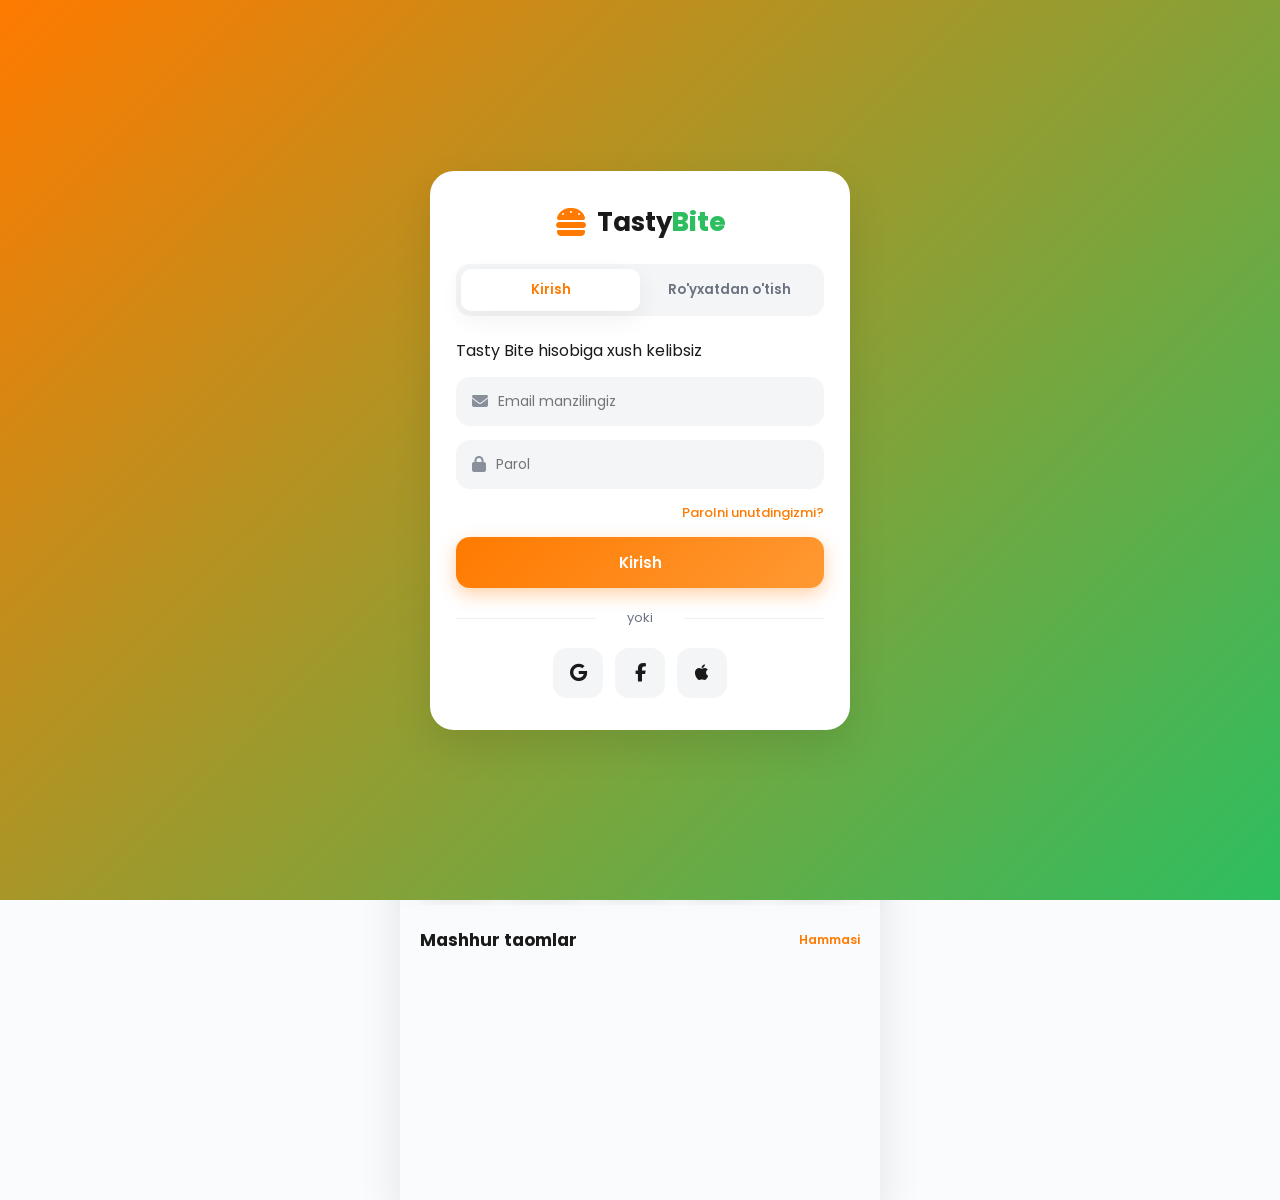
==== commit 3a5121fd: "Update index.html" ====
--- a/index.html
+++ b/index.html
@@ -12,6 +12,35 @@
 </head>
 <body>
 
+  <!-- ========== DESKTOP SIDE PANELS (only show >= 900px) ========== -->
+  <div class="desktop-brand">
+    <div class="desktop-brand-logo">Tasty<b>Bite</b>.</div>
+    <p>Sevimli taomlaringizni 30 daqiqada eshigingizgacha yetkazib beramiz — bugun, hozirniqi narxlarda.</p>
+    <div class="desktop-brand-chips">
+      <span class="desktop-brand-chip">🚚 30 daq</span>
+      <span class="desktop-brand-chip">⭐ 4.9/5</span>
+      <span class="desktop-brand-chip">🔥 50+ taom</span>
+    </div>
+  </div>
+
+  <div class="desktop-side-r">
+    <div class="ds-card">
+      <div class="ds-card-ico orange"><i class="fa-solid fa-bolt"></i></div>
+      <h4>Tezkor yetkazib berish</h4>
+      <p>Toshkent bo'ylab 30 daqiqada kuryer eshigingizda.</p>
+    </div>
+    <div class="ds-card">
+      <div class="ds-card-ico green"><i class="fa-solid fa-leaf"></i></div>
+      <h4>Yangi mahsulotlar</h4>
+      <p>Faqat ishonchli restoranlar va yangi mahsulotlar bilan ishlaymiz.</p>
+    </div>
+    <div class="ds-card">
+      <div class="ds-card-ico blue"><i class="fa-solid fa-percent"></i></div>
+      <h4>Har kuni aksiyalar</h4>
+      <p>Kuniga 5+ taom uchun chegirma va maxsus to'plamlar.</p>
+    </div>
+  </div>
+
   <!-- ========== AUTH MODAL (Login / Register) ========== -->
   <div class="auth-overlay" id="authOverlay">
     <div class="auth-card">
@@ -27,6 +56,7 @@
 
       <!-- LOGIN -->
       <form class="auth-form active" id="loginForm">
+        <p class="auth-welcome">Tasty Bite hisobiga xush kelibsiz</p>
         <div class="input-group">
           <i class="fa-solid fa-envelope"></i>
           <input type="email" placeholder="Email manzilingiz" required />
@@ -110,8 +140,8 @@
 
         <div class="search-bar">
           <i class="fa-solid fa-magnifying-glass"></i>
-          <input type="text" placeholder="Burger, pizza, lavash qidirish..." id="searchInput" />
-          <button class="filter-btn"><i class="fa-solid fa-sliders"></i></button>
+          <input type="text" placeholder="Burger, pizza, lavash qidirish..." id="searchInput" autocomplete="off" />
+          <button class="filter-btn" aria-label="Filter"><i class="fa-solid fa-sliders"></i></button>
         </div>
       </div>
 
@@ -119,7 +149,7 @@
       <div class="promo-slider">
         <div class="promo-card">
           <div class="promo-text">
-            <span class="promo-tag">YANGI AKSIYA</span>
+            <span class="promo-tag">🔥 YANGI AKSIYA</span>
             <h2>Burger + Free<br/>Coca-Cola</h2>
             <p>Faqat bugun -30% chegirma bilan!</p>
             <button class="btn-primary sm">Buyurtma berish</button>
@@ -507,5 +537,18 @@
   </div>
 
   <script src="script.js"></script>
+  <script>
+    // Topbar scroll shadow
+    (function(){
+      const tb = document.querySelector('.topbar');
+      if(!tb) return;
+      const onScroll = ()=>{
+        if(window.scrollY > 8) tb.classList.add('scrolled');
+        else tb.classList.remove('scrolled');
+      };
+      window.addEventListener('scroll', onScroll, {passive:true});
+      onScroll();
+    })();
+  </script>
 </body>
 </html>
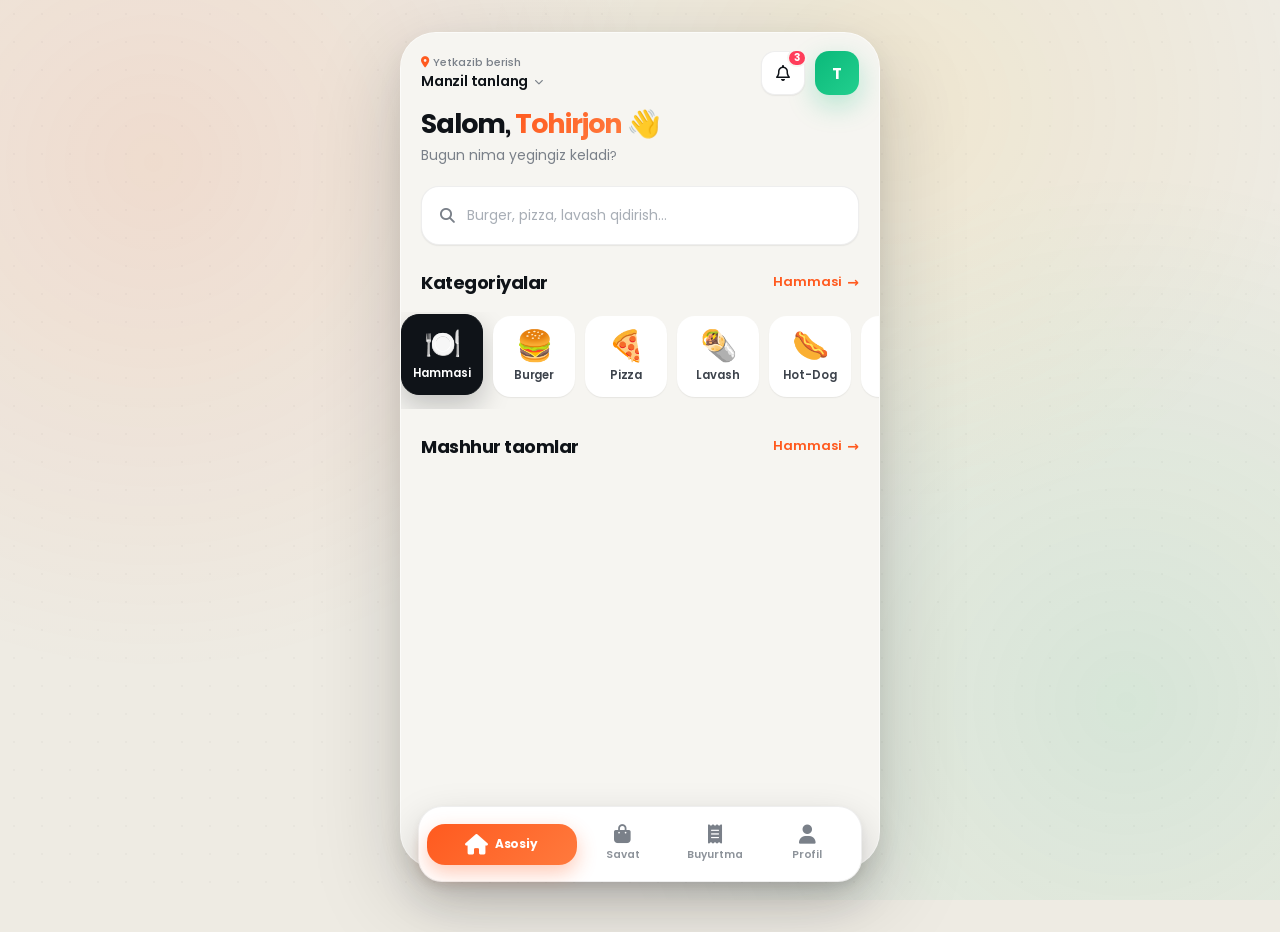
==== commit 00cabb3f: "Update index.html" ====
--- a/index.html
+++ b/index.html
@@ -104,11 +104,10 @@
     <!-- ============ TOP BAR ============ -->
     <header class="topbar">
       <div class="topbar-left">
-        <button class="icon-btn" id="menuBtn"><i class="fa-solid fa-bars"></i></button>
-        <div class="location">
+        <button class="location" id="locationBtn" type="button">
           <span class="loc-label"><i class="fa-solid fa-location-dot"></i> Yetkazib berish</span>
-          <span class="loc-value">Toshkent, Chilonzor</span>
-        </div>
+          <span class="loc-value" id="locValue">Manzil tanlang</span>
+        </button>
       </div>
       <div class="topbar-right">
         <button class="icon-btn notif-btn" id="notifBtn">
@@ -141,20 +140,6 @@
         <div class="search-bar">
           <i class="fa-solid fa-magnifying-glass"></i>
           <input type="text" placeholder="Burger, pizza, lavash qidirish..." id="searchInput" autocomplete="off" />
-          <button class="filter-btn" aria-label="Filter"><i class="fa-solid fa-sliders"></i></button>
-        </div>
-      </div>
-
-      <!-- Promo banner -->
-      <div class="promo-slider">
-        <div class="promo-card">
-          <div class="promo-text">
-            <span class="promo-tag">🔥 YANGI AKSIYA</span>
-            <h2>Burger + Free<br/>Coca-Cola</h2>
-            <p>Faqat bugun -30% chegirma bilan!</p>
-            <button class="btn-primary sm">Buyurtma berish</button>
-          </div>
-          <div class="promo-img">🍔</div>
         </div>
       </div>
 
@@ -218,12 +203,6 @@
         <h2 id="profileName">User</h2>
         <p id="profileEmail">user@mail.com</p>
         <button class="btn-outline sm" id="editProfileBtn">Profilni tahrirlash</button>
-      </div>
-
-      <div class="profile-stats">
-        <div class="stat"><b id="statOrders">0</b><span>Buyurtma</span></div>
-        <div class="stat"><b id="statFav">0</b><span>Sevimli</span></div>
-        <div class="stat"><b id="statBonus">0</b><span>Bonus</span></div>
       </div>
 
       <div class="menu-list">
--- a/style.css
+++ b/style.css
@@ -1,997 +1,1454 @@
-/* ========== ROOT VARIABLES ========== */
-:root {
-  --orange: #FF7A00;
-  --orange-light: #FFE6CC;
-  --green: #2DBE60;
-  --green-light: #DCF5E4;
-  --black: #1A1A1A;
-  --dark: #222831;
-  --gray: #8A8F9C;
-  --gray-light: #F4F5F7;
-  --white: #FFFFFF;
-  --bg: #FAFBFC;
-  --card: #FFFFFF;
-  --text: #1A1A1A;
-  --text-sub: #6B7280;
-  --border: #EEF0F3;
-  --red: #FF4757;
-  --shadow: 0 8px 24px rgba(0,0,0,0.06);
-  --shadow-lg: 0 16px 40px rgba(0,0,0,0.10);
-  --radius: 18px;
-}
-
-[data-theme="dark"] {
-  --bg: #121417;
-  --card: #1C1F24;
-  --text: #F1F3F5;
-  --text-sub: #9CA3AF;
-  --border: #2A2E35;
-  --gray-light: #23272E;
-  --black: #F1F3F5;
-  --shadow: 0 8px 24px rgba(0,0,0,0.4);
-  --shadow-lg: 0 16px 40px rgba(0,0,0,0.5);
-}
-
-* { box-sizing: border-box; margin: 0; padding: 0; }
-html, body { height: 100%; }
-body {
-  font-family: 'Poppins', system-ui, sans-serif;
-  background: var(--bg);
-  color: var(--text);
-  -webkit-font-smoothing: antialiased;
-  transition: background .3s, color .3s;
-}
-a { color: inherit; text-decoration: none; }
-button { font-family: inherit; cursor: pointer; border: none; background: none; color: inherit; }
-input { font-family: inherit; outline: none; border: none; background: transparent; color: inherit; }
-
-/* ========== APP CONTAINER ========== */
-.app {
-  max-width: 480px;
-  margin: 0 auto;
-  min-height: 100vh;
-  background: var(--bg);
-  position: relative;
-  padding-bottom: 90px;
-  box-shadow: var(--shadow-lg);
-}
-
-/* ========== AUTH ========== */
-.auth-overlay {
-  position: fixed; inset: 0;
-  background: linear-gradient(135deg, #FF7A00 0%, #2DBE60 100%);
-  display: none;
-  align-items: center; justify-content: center;
-  z-index: 1000;
-  padding: 20px;
-}
-.auth-overlay.show { display: flex; }
-
-.auth-card {
-  width: 100%;
-  max-width: 420px;
-  background: var(--card);
-  border-radius: 24px;
-  padding: 32px 26px;
-  box-shadow: var(--shadow-lg);
-  animation: pop .4s ease;
-}
-@keyframes pop { from { transform: scale(.9); opacity: 0; } to { transform: scale(1); opacity: 1; } }
-
-.auth-logo {
-  display: flex; align-items: center; justify-content: center;
-  gap: 10px; margin-bottom: 22px;
-  font-size: 26px; font-weight: 700;
-}
-.auth-logo i { color: var(--orange); font-size: 32px; }
-.auth-logo b { color: var(--green); font-weight: 800; }
-
-.auth-tabs {
-  display: flex;
-  background: var(--gray-light);
-  border-radius: 14px;
-  padding: 5px;
-  margin-bottom: 22px;
-}
-.auth-tab {
-  flex: 1; padding: 11px; font-weight: 600;
-  color: var(--text-sub); border-radius: 10px;
-  transition: .25s;
-}
-.auth-tab.active {
-  background: var(--card);
-  color: var(--orange);
-  box-shadow: var(--shadow);
-}
-
-.auth-form { display: none; flex-direction: column; gap: 14px; }
-.auth-form.active { display: flex; }
-
-.input-group {
-  display: flex; align-items: center; gap: 10px;
-  background: var(--gray-light);
-  border-radius: 14px;
-  padding: 14px 16px;
-}
-.input-group i { color: var(--gray); }
-.input-group input { flex: 1; font-size: 14px; }
-
-.forgot {
-  align-self: flex-end;
-  font-size: 13px; color: var(--orange); font-weight: 500;
-}
-
-.btn-primary {
-  background: linear-gradient(135deg, var(--orange), #FF9933);
-  color: #fff; font-weight: 600;
-  padding: 14px; border-radius: 14px;
-  font-size: 15px;
-  display: inline-flex; align-items: center; justify-content: center; gap: 8px;
-  transition: .25s;
-  box-shadow: 0 6px 18px rgba(255,122,0,0.35);
-}
-.btn-primary:hover { transform: translateY(-2px); box-shadow: 0 10px 26px rgba(255,122,0,0.45); }
-.btn-primary.sm { padding: 10px 18px; font-size: 13px; }
-.btn-primary.block { width: 100%; }
-
-.btn-outline {
-  border: 2px solid var(--orange);
-  color: var(--orange);
-  font-weight: 600;
-  padding: 10px 18px;
-  border-radius: 12px;
-  font-size: 13px;
-  display: inline-flex; align-items: center; justify-content: center; gap: 8px;
-}
-.btn-outline.block { width: 100%; padding: 13px; margin-top: 14px; }
-.btn-outline.sm { padding: 8px 16px; font-size: 12px; }
-
-.auth-divider {
-  text-align: center; position: relative;
-  color: var(--text-sub); font-size: 13px;
-  margin: 6px 0;
-}
-.auth-divider::before, .auth-divider::after {
-  content: ''; position: absolute; top: 50%;
-  width: 38%; height: 1px; background: var(--border);
-}
-.auth-divider::before { left: 0; }
-.auth-divider::after { right: 0; }
-
-.social-row { display: flex; gap: 12px; justify-content: center; }
-.social-btn {
-  width: 50px; height: 50px; border-radius: 14px;
-  background: var(--gray-light);
-  display: flex; align-items: center; justify-content: center;
-  font-size: 18px; color: var(--text);
-  transition: .25s;
-}
-.social-btn:hover { background: var(--orange); color: #fff; }
-
-/* ========== TOP BAR ========== */
-.topbar {
-  display: flex; align-items: center; justify-content: space-between;
-  padding: 18px 20px 14px;
-  background: var(--bg);
-  position: sticky; top: 0; z-index: 50;
-}
-.topbar-left { display: flex; align-items: center; gap: 12px; }
-.icon-btn {
-  width: 42px; height: 42px; border-radius: 12px;
-  background: var(--card);
-  display: flex; align-items: center; justify-content: center;
-  font-size: 16px;
-  box-shadow: var(--shadow);
-  position: relative;
-  transition: .25s;
-}
-.icon-btn:hover { background: var(--orange); color: #fff; }
-
-.location { display: flex; flex-direction: column; }
-.loc-label { font-size: 11px; color: var(--text-sub); }
-.loc-label i { color: var(--orange); }
-.loc-value { font-size: 13px; font-weight: 600; }
-
-.topbar-right { display: flex; align-items: center; gap: 10px; }
-.badge {
-  position: absolute; top: 4px; right: 4px;
-  width: 16px; height: 16px; border-radius: 50%;
-  background: var(--red); color: #fff;
-  font-size: 9px; font-weight: 700;
-  display: flex; align-items: center; justify-content: center;
-}
-.avatar-sm {
-  width: 42px; height: 42px; border-radius: 12px;
-  background: linear-gradient(135deg, var(--green), #1F9E4D);
-  color: #fff; font-weight: 700;
-  display: flex; align-items: center; justify-content: center;
-  cursor: pointer;
-}
-
-/* ========== NOTIFICATIONS PANEL ========== */
-.notif-panel {
-  position: fixed;
-  top: 0; right: -100%;
-  width: 100%;
-  max-width: 380px;
-  height: 100vh;
-  background: var(--card);
-  z-index: 200;
-  box-shadow: -10px 0 30px rgba(0,0,0,0.15);
-  transition: right .35s ease;
-  display: flex; flex-direction: column;
-}
-.notif-panel.open { right: 0; }
-.notif-head {
-  display: flex; justify-content: space-between; align-items: center;
-  padding: 22px 20px;
-  border-bottom: 1px solid var(--border);
-}
-.notif-head h3 { font-size: 18px; }
-.notif-list { padding: 14px; overflow-y: auto; flex: 1; }
-.notif-item {
-  display: flex; gap: 12px;
-  padding: 14px;
-  border-radius: 14px;
-  margin-bottom: 10px;
-  transition: .25s;
-}
-.notif-item.unread { background: var(--gray-light); }
-.notif-item:hover { background: var(--orange-light); }
-.notif-icon {
-  width: 42px; height: 42px; min-width: 42px;
-  border-radius: 12px;
-  display: flex; align-items: center; justify-content: center;
-  color: #fff;
-}
-.notif-icon.green { background: var(--green); }
-.notif-icon.orange { background: var(--orange); }
-.notif-icon.dark { background: var(--dark); }
-.notif-body h4 { font-size: 14px; margin-bottom: 3px; }
-.notif-body p { font-size: 12px; color: var(--text-sub); margin-bottom: 4px; }
-.notif-body .time { font-size: 10px; color: var(--orange); font-weight: 600; }
-
-/* ========== PAGES ========== */
-.page { display: none; padding: 0 20px; }
-.page.active { display: block; animation: fadeUp .4s ease; }
-@keyframes fadeUp {
-  from { opacity: 0; transform: translateY(15px); }
-  to { opacity: 1; transform: translateY(0); }
-}
-
-.page-head { padding: 10px 0 20px; }
-.page-head h2 { font-size: 24px; }
-.page-head .sub { font-size: 13px; color: var(--text-sub); margin-top: 4px; }
-
-/* ========== HOME ========== */
-.home-head h1 { font-size: 24px; font-weight: 700; }
-.home-head h1 .accent { color: var(--orange); }
-.home-head .sub { color: var(--text-sub); font-size: 13px; margin-top: 4px; }
-
-.search-bar {
-  display: flex; align-items: center; gap: 10px;
-  background: var(--card);
-  border-radius: 16px;
-  padding: 14px 16px;
-  margin: 18px 0;
-  box-shadow: var(--shadow);
-}
-.search-bar i { color: var(--gray); }
-.search-bar input { flex: 1; font-size: 14px; }
-.filter-btn {
-  width: 36px; height: 36px;
-  background: var(--orange);
-  color: #fff;
-  border-radius: 10px;
-}
-
-/* Promo */
-.promo-slider { margin-bottom: 24px; }
-.promo-card {
-  background: linear-gradient(135deg, var(--green) 0%, #1F9E4D 100%);
-  border-radius: 22px;
-  padding: 22px;
-  color: #fff;
-  display: flex; justify-content: space-between; align-items: center;
-  overflow: hidden;
-  position: relative;
-}
-.promo-card::after {
-  content: ''; position: absolute;
-  right: -40px; bottom: -40px;
-  width: 160px; height: 160px;
-  background: rgba(255,255,255,0.08);
-  border-radius: 50%;
-}
-.promo-tag {
-  background: rgba(255,255,255,0.2);
-  padding: 4px 10px;
-  border-radius: 20px;
-  font-size: 10px;
-  font-weight: 600;
-  letter-spacing: .5px;
-}
-.promo-text h2 { margin: 10px 0 6px; font-size: 22px; line-height: 1.15; }
-.promo-text p { font-size: 12px; opacity: .9; margin-bottom: 12px; }
-.promo-text .btn-primary {
-  background: #fff; color: var(--orange);
-  box-shadow: none;
-}
-.promo-img { font-size: 80px; position: relative; z-index: 1; transform: rotate(-10deg); }
-
-/* Section heads */
-.section-head {
-  display: flex; justify-content: space-between; align-items: center;
-  margin: 8px 0 14px;
-}
-.section-head h3 { font-size: 17px; }
-.see-all { font-size: 12px; color: var(--orange); font-weight: 600; }
-
-/* Categories */
-.categories {
-  display: flex; gap: 12px;
-  overflow-x: auto;
-  padding-bottom: 8px;
-  margin-bottom: 22px;
-  scrollbar-width: none;
-}
-.categories::-webkit-scrollbar { display: none; }
-.cat-chip {
-  min-width: 76px;
-  padding: 14px 8px;
-  background: var(--card);
-  border-radius: 16px;
-  text-align: center;
-  cursor: pointer;
-  transition: .25s;
-  box-shadow: var(--shadow);
-  border: 2px solid transparent;
-}
-.cat-chip span { font-size: 26px; display: block; margin-bottom: 6px; }
-.cat-chip p { font-size: 11px; font-weight: 600; color: var(--text-sub); }
-.cat-chip.active {
-  background: var(--orange);
-  border-color: var(--orange);
-}
-.cat-chip.active p { color: #fff; }
-
-/* Food grid */
-.food-grid {
-  display: grid;
-  grid-template-columns: 1fr 1fr;
-  gap: 14px;
-  padding-bottom: 20px;
-}
-.food-card {
-  background: var(--card);
-  border-radius: 18px;
-  padding: 14px;
-  box-shadow: var(--shadow);
-  cursor: pointer;
-  transition: .25s;
-  position: relative;
-}
-.food-card:hover { transform: translateY(-4px); box-shadow: var(--shadow-lg); }
-.food-emoji {
-  font-size: 54px;
-  text-align: center;
-  padding: 10px 0;
-}
-.food-name { font-size: 14px; font-weight: 600; margin-bottom: 4px; }
-.food-meta {
-  display: flex; align-items: center; gap: 6px;
-  font-size: 11px; color: var(--text-sub); margin-bottom: 8px;
-}
-.food-meta i { color: #FFC107; }
-.food-foot { display: flex; align-items: center; justify-content: space-between; }
-.food-price { font-size: 14px; font-weight: 700; color: var(--orange); }
-.add-btn {
-  width: 30px; height: 30px;
-  background: var(--green);
-  color: #fff;
-  border-radius: 10px;
-  font-size: 14px;
-}
-.fav-btn {
-  position: absolute; top: 12px; right: 12px;
-  width: 28px; height: 28px;
-  background: var(--gray-light);
-  border-radius: 50%;
-  display: flex; align-items: center; justify-content: center;
-  font-size: 11px;
-  color: var(--text-sub);
-}
-.fav-btn.on { background: var(--red); color: #fff; }
-
-/* ========== CART ========== */
-.cart-list { margin-bottom: 20px; }
-.cart-item {
-  display: flex; gap: 12px; align-items: center;
-  background: var(--card);
-  border-radius: 16px;
-  padding: 12px;
-  margin-bottom: 10px;
-  box-shadow: var(--shadow);
-}
-.cart-emoji {
-  width: 60px; height: 60px;
-  background: var(--gray-light);
-  border-radius: 12px;
-  display: flex; align-items: center; justify-content: center;
-  font-size: 32px;
-}
-.cart-info { flex: 1; }
-.cart-info h4 { font-size: 14px; margin-bottom: 4px; }
-.cart-info p { font-size: 12px; color: var(--orange); font-weight: 700; }
-.cart-qty {
-  display: flex; align-items: center; gap: 8px;
-  background: var(--gray-light);
-  padding: 5px 10px;
-  border-radius: 10px;
-}
-.cart-qty button {
-  width: 22px; height: 22px;
-  font-weight: 700;
-  color: var(--orange);
-  font-size: 14px;
-}
-.cart-qty span { font-size: 13px; font-weight: 600; min-width: 16px; text-align: center; }
-
-.cart-empty {
-  text-align: center; padding: 60px 20px;
-  color: var(--text-sub);
-}
-.cart-empty i { font-size: 60px; color: var(--gray); margin-bottom: 16px; opacity: .4; }
-.cart-empty h3 { font-size: 18px; margin-bottom: 6px; color: var(--text); }
-.cart-empty p { font-size: 13px; }
-
-.cart-summary {
-  background: var(--card);
-  border-radius: 18px;
-  padding: 18px;
-  box-shadow: var(--shadow);
-  display: none;
-}
-.cart-summary.show { display: block; }
-.cart-summary .row {
-  display: flex; justify-content: space-between;
-  font-size: 13px; padding: 6px 0;
-  color: var(--text-sub);
-}
-.cart-summary .row b { color: var(--text); font-weight: 600; }
-.cart-summary .row.total {
-  border-top: 1px dashed var(--border);
-  margin-top: 6px; padding-top: 12px;
-  font-size: 15px; color: var(--text);
-}
-.cart-summary .row.total b { color: var(--orange); font-size: 18px; font-weight: 700; }
-.cart-summary .btn-primary { margin-top: 14px; }
-
-/* ========== ORDERS ========== */
-.order-tabs {
-  display: flex; gap: 8px;
-  background: var(--card);
-  padding: 6px;
-  border-radius: 14px;
-  margin-bottom: 18px;
-  box-shadow: var(--shadow);
-}
-.order-tab {
-  flex: 1; padding: 10px;
-  font-size: 13px; font-weight: 600;
-  color: var(--text-sub);
-  border-radius: 10px;
-  transition: .25s;
-}
-.order-tab.active { background: var(--orange); color: #fff; }
-
-.order-card {
-  background: var(--card);
-  border-radius: 16px;
-  padding: 16px;
-  margin-bottom: 12px;
-  box-shadow: var(--shadow);
-}
-.order-card .oc-head {
-  display: flex; justify-content: space-between;
-  margin-bottom: 10px;
-}
-.oc-head h4 { font-size: 14px; }
-.oc-status {
-  font-size: 11px; padding: 4px 10px; border-radius: 20px;
-  font-weight: 600;
-}
-.oc-status.active { background: var(--green-light); color: var(--green); }
-.oc-status.done { background: var(--gray-light); color: var(--text-sub); }
-.oc-status.cancel { background: #FFE6E6; color: var(--red); }
-.oc-items { font-size: 12px; color: var(--text-sub); margin-bottom: 10px; }
-.oc-foot {
-  display: flex; justify-content: space-between; align-items: center;
-  padding-top: 10px; border-top: 1px dashed var(--border);
-}
-.oc-foot b { color: var(--orange); font-size: 15px; }
-.oc-foot button {
-  font-size: 12px; color: var(--green); font-weight: 600;
-}
-
-/* ========== PROFILE ========== */
-.profile-head {
-  text-align: center;
-  padding: 24px 0;
-}
-.avatar-lg {
-  width: 100px; height: 100px;
-  margin: 0 auto 14px;
-  border-radius: 26px;
-  background: linear-gradient(135deg, var(--orange), var(--green));
-  color: #fff; font-size: 38px; font-weight: 700;
-  display: flex; align-items: center; justify-content: center;
-  box-shadow: var(--shadow-lg);
-}
-.profile-head h2 { font-size: 20px; }
-.profile-head p { color: var(--text-sub); font-size: 13px; margin: 4px 0 12px; }
-
-.profile-stats {
-  display: grid; grid-template-columns: repeat(3, 1fr);
-  gap: 12px; margin-bottom: 22px;
-}
-.stat {
-  background: var(--card);
-  padding: 14px; border-radius: 14px;
-  text-align: center;
-  box-shadow: var(--shadow);
-}
-.stat b { display: block; font-size: 20px; color: var(--orange); }
-.stat span { font-size: 11px; color: var(--text-sub); }
-
-.menu-list { display: flex; flex-direction: column; gap: 10px; }
-.menu-item {
-  background: var(--card);
-  padding: 14px;
-  border-radius: 14px;
-  display: flex; align-items: center; gap: 14px;
-  box-shadow: var(--shadow);
-  cursor: pointer;
-  transition: .25s;
-}
-.menu-item:hover { transform: translateX(4px); }
-.mi-icon {
-  width: 42px; height: 42px;
-  border-radius: 12px;
-  display: flex; align-items: center; justify-content: center;
-  color: #fff;
-  font-size: 16px;
-}
-.mi-icon.green { background: var(--green); }
-.mi-icon.orange { background: var(--orange); }
-.mi-icon.dark { background: var(--dark); }
-.mi-icon.red { background: var(--red); }
-.mi-text { flex: 1; }
-.mi-text h4 { font-size: 14px; }
-.mi-text p { font-size: 11px; color: var(--text-sub); margin-top: 2px; }
-.menu-item > i { color: var(--gray); font-size: 13px; }
-.menu-item.logout .mi-text h4 { color: var(--red); }
+/* ════════════════════════════════════════════════════════════════
+   TASTY BITE — Premium delivery app design
+   Light Wolt/Glovo aesthetic · refined motion · mobile + desktop
+════════════════════════════════════════════════════════════════ */
+
+:root{
+  /* Brand */
+  --orange:#FF5A1F;
+  --orange-2:#FF7A3D;
+  --orange-3:#FFD3BF;
+  --orange-tint:#FFF1EA;
+  --green:#0BB97A;
+  --green-2:#22CF8E;
+  --green-tint:#E6F8F0;
+
+  /* Surfaces */
+  --bg:#F6F5F1;
+  --bg-2:#EEEBE3;
+  --card:#FFFFFF;
+  --soft:#F2F2EE;
+  --soft-2:#E9E7DF;
+
+  /* Ink */
+  --text:#0F1318;
+  --text-2:#3D434C;
+  --text-sub:#7A8089;
+  --muted:#A8AEB6;
+  --border:rgba(15,19,24,0.07);
+  --border-2:rgba(15,19,24,0.12);
+
+  /* Accents */
+  --red:#FF3D5A;
+  --yellow:#FFB300;
+  --blue:#4570FF;
+  --purple:#9B6BFF;
+
+  /* Category tints — used in food card illustration */
+  --cat-burger:#FFE9DA;
+  --cat-pizza:#FFE7D9;
+  --cat-lavash:#FFEED6;
+  --cat-hotdog:#FFE2D0;
+  --cat-fries:#FFF1D6;
+  --cat-drink:#E1F1FF;
+  --cat-dessert:#FCDFEC;
+  --cat-default:#F0EEE8;
+
+  /* Motion */
+  --ease:cubic-bezier(.16,1,.3,1);
+  --spring:cubic-bezier(.34,1.56,.64,1);
+  --dur:.22s;
+  --dur-l:.4s;
+
+  /* Radii */
+  --r-sm:12px;
+  --r-md:18px;
+  --r-lg:24px;
+  --r-xl:32px;
+  --r-pill:999px;
+
+  /* Shadow */
+  --sh-1:0 1px 2px rgba(15,19,24,.04),0 1px 1px rgba(15,19,24,.03);
+  --sh-2:0 4px 14px rgba(15,19,24,.06),0 2px 4px rgba(15,19,24,.04);
+  --sh-3:0 12px 32px rgba(15,19,24,.09),0 4px 8px rgba(15,19,24,.04);
+  --sh-4:0 24px 64px rgba(15,19,24,.14),0 8px 18px rgba(15,19,24,.06);
+  --sh-orange:0 10px 28px rgba(255,90,31,.32);
+  --sh-green:0 10px 28px rgba(11,185,122,.28);
+}
+
+[data-theme="dark"]{
+  --bg:#0F1115;
+  --bg-2:#181B22;
+  --card:#1A1D24;
+  --soft:#22262E;
+  --soft-2:#2A2F39;
+  --text:#F3F5F8;
+  --text-2:#C4C9D1;
+  --text-sub:#8E96A1;
+  --muted:#5E646E;
+  --border:rgba(255,255,255,.07);
+  --border-2:rgba(255,255,255,.14);
+
+  --cat-burger:#2A2017;
+  --cat-pizza:#2A1F15;
+  --cat-lavash:#2A2415;
+  --cat-hotdog:#2C1E15;
+  --cat-fries:#2C2418;
+  --cat-drink:#172430;
+  --cat-dessert:#2A1A24;
+  --cat-default:#1F2128;
+
+  --sh-1:0 1px 2px rgba(0,0,0,.4);
+  --sh-2:0 4px 14px rgba(0,0,0,.32);
+  --sh-3:0 12px 32px rgba(0,0,0,.45);
+  --sh-4:0 24px 64px rgba(0,0,0,.55);
+}
+
+*,*::before,*::after{box-sizing:border-box;margin:0;padding:0}
+html,body{height:100%}
+html{scroll-behavior:smooth}
+body{
+  font-family:'Poppins',system-ui,-apple-system,sans-serif;
+  background:var(--bg);
+  color:var(--text);
+  -webkit-font-smoothing:antialiased;
+  -moz-osx-font-smoothing:grayscale;
+  text-rendering:optimizeLegibility;
+  transition:background .35s,color .35s;
+  overflow-x:hidden;
+  font-feature-settings:"cv11","ss01","ss03";
+}
+a{color:inherit;text-decoration:none}
+button{
+  font-family:inherit;cursor:pointer;border:none;background:none;color:inherit;
+  -webkit-tap-highlight-color:transparent;
+}
+input,select,textarea{
+  font-family:inherit;outline:none;border:none;background:transparent;color:inherit;
+}
+::selection{background:var(--orange);color:#fff}
+::-webkit-scrollbar{width:8px;height:8px}
+::-webkit-scrollbar-track{background:transparent}
+::-webkit-scrollbar-thumb{background:var(--border-2);border-radius:4px}
+
+/* ════════════════════════════════════════════════════════════════
+   GLOBAL KEYFRAMES
+════════════════════════════════════════════════════════════════ */
+@keyframes fadeUp{from{opacity:0;transform:translateY(14px)}to{opacity:1;transform:translateY(0)}}
+@keyframes fadeIn{from{opacity:0}to{opacity:1}}
+@keyframes pop{0%{transform:scale(.6)}55%{transform:scale(1.18)}100%{transform:scale(1)}}
+@keyframes popIn{from{opacity:0;transform:scale(.94)}to{opacity:1;transform:scale(1)}}
+@keyframes slideUp{from{transform:translateY(100%)}to{transform:translateY(0)}}
+@keyframes drift{0%,100%{transform:translateY(0) rotate(-8deg)}50%{transform:translateY(-8px) rotate(-12deg)}}
+@keyframes ringPulse{0%{box-shadow:0 0 0 0 rgba(255,90,31,.5)}70%{box-shadow:0 0 0 14px rgba(255,90,31,0)}100%{box-shadow:0 0 0 0 rgba(255,90,31,0)}}
+@keyframes heartPop{0%{transform:scale(1)}30%{transform:scale(1.4)}60%{transform:scale(.85)}100%{transform:scale(1)}}
+@keyframes bounce{0%{transform:translateY(0)}50%{transform:translateY(-4px)}100%{transform:translateY(0)}}
+
+/* ════════════════════════════════════════════════════════════════
+   APP SHELL + DESKTOP ENVIRONMENT
+════════════════════════════════════════════════════════════════ */
+.app{
+  max-width:480px;
+  margin:0 auto;
+  min-height:100vh;
+  background:var(--bg);
+  position:relative;
+  padding-bottom:120px;
+}
+
+/* Desktop: place mobile shell in middle, dress the surrounding area */
+@media (min-width:900px){
+  body{background:var(--bg-2);position:relative;min-height:100vh}
+  body::before{
+    content:'';position:fixed;inset:0;pointer-events:none;
+    background:
+      radial-gradient(circle at 12% 18%,rgba(255,90,31,.10),transparent 38%),
+      radial-gradient(circle at 88% 78%,rgba(11,185,122,.10),transparent 40%),
+      radial-gradient(circle at 70% 12%,rgba(255,179,0,.08),transparent 35%);
+    z-index:0;
+  }
+  body::after{
+    content:'';position:fixed;inset:0;pointer-events:none;z-index:0;
+    background-image:
+      radial-gradient(circle, rgba(15,19,24,.05) 1px, transparent 1.5px);
+    background-size:28px 28px;
+    opacity:.45;
+  }
+  .app{
+    box-shadow:0 30px 90px rgba(15,19,24,.18),0 10px 30px rgba(15,19,24,.08);
+    border-radius:36px;
+    margin:32px auto;
+    min-height:calc(100vh - 64px);
+    overflow:hidden;
+    border:1px solid rgba(255,255,255,.6);
+    z-index:1;
+  }
+  .desktop-brand,.desktop-side-r{display:none}
+}
+
+/* Only show side branding panels on very wide screens */
+@media (min-width:1300px){
+  .desktop-brand{
+    display:flex;position:fixed;left:calc((100vw - 480px)/2 - 380px);top:50%;
+    transform:translateY(-50%);
+    flex-direction:column;gap:16px;z-index:1;max-width:340px;
+  }
+  .desktop-brand-logo{
+    font-size:42px;font-weight:800;letter-spacing:-1.5px;line-height:1;
+    color:var(--text);
+  }
+  .desktop-brand-logo b{color:var(--orange)}
+  .desktop-brand p{color:var(--text-sub);font-size:15px;line-height:1.55;max-width:300px}
+  .desktop-brand-chips{display:flex;gap:8px;flex-wrap:wrap;margin-top:8px}
+  .desktop-brand-chip{
+    background:var(--card);border:1px solid var(--border);
+    border-radius:var(--r-pill);padding:8px 14px;font-size:12px;font-weight:600;
+    color:var(--text-2);box-shadow:var(--sh-1);
+  }
+  .desktop-side-r{
+    display:flex;position:fixed;right:calc((100vw - 480px)/2 - 320px);top:50%;
+    transform:translateY(-50%);
+    flex-direction:column;gap:14px;z-index:1;max-width:280px;
+  }
+  .ds-card{
+    background:var(--card);border:1px solid var(--border);
+    border-radius:var(--r-lg);padding:18px 20px;
+    box-shadow:var(--sh-2);
+  }
+  .ds-card h4{font-size:13px;font-weight:700;color:var(--text);letter-spacing:-.2px;margin-bottom:6px}
+  .ds-card p{font-size:12px;color:var(--text-sub);line-height:1.55}
+  .ds-card-ico{
+    width:38px;height:38px;border-radius:12px;
+    display:flex;align-items:center;justify-content:center;
+    margin-bottom:10px;font-size:16px;color:#fff;
+  }
+  .ds-card-ico.orange{background:var(--orange)}
+  .ds-card-ico.green{background:var(--green)}
+  .ds-card-ico.blue{background:var(--blue)}
+}
+@media (max-width:1299px){
+  .desktop-brand,.desktop-side-r{display:none !important}
+}
+
+/* ════════════════════════════════════════════════════════════════
+   AUTH
+════════════════════════════════════════════════════════════════ */
+.auth-overlay{
+  position:fixed;inset:0;
+  background:
+    radial-gradient(circle at 20% 20%,#FFB089,transparent 55%),
+    radial-gradient(circle at 80% 80%,#5FD9A8,transparent 55%),
+    linear-gradient(135deg,#FFC9A8 0%,#9FE3C2 100%);
+  display:none;align-items:center;justify-content:center;
+  z-index:1000;padding:24px;
+}
+.auth-overlay.show{display:flex;animation:fadeIn .3s ease}
+.auth-overlay::before{
+  content:'';position:absolute;inset:0;pointer-events:none;
+  background-image:radial-gradient(circle,rgba(255,255,255,.4) 1px,transparent 1.5px);
+  background-size:24px 24px;
+  mix-blend-mode:overlay;opacity:.4;
+}
+
+.auth-card{
+  width:100%;max-width:440px;background:var(--card);
+  border-radius:28px;padding:36px 30px;
+  box-shadow:0 30px 80px rgba(0,0,0,.15),0 10px 30px rgba(0,0,0,.08);
+  animation:popIn .45s var(--spring);position:relative;z-index:2;
+}
+.auth-logo{
+  display:flex;align-items:center;justify-content:center;gap:11px;
+  margin-bottom:8px;font-size:30px;font-weight:800;letter-spacing:-1.4px;
+  color:var(--text);
+}
+.auth-logo i{
+  color:#fff;font-size:18px;
+  background:linear-gradient(135deg,var(--orange),var(--orange-2));
+  width:42px;height:42px;border-radius:14px;
+  display:flex;align-items:center;justify-content:center;
+  box-shadow:var(--sh-orange);
+}
+.auth-logo b{color:var(--orange);font-weight:800}
+.auth-welcome{text-align:center;color:var(--text-sub);font-size:14px;margin-bottom:24px}
+
+.auth-tabs{
+  display:flex;background:var(--soft);border-radius:14px;
+  padding:5px;margin-bottom:24px;
+}
+.auth-tab{
+  flex:1;padding:12px;font-weight:600;font-size:13.5px;
+  color:var(--text-sub);border-radius:11px;
+  transition:all .3s var(--ease);
+}
+.auth-tab.active{
+  background:var(--card);color:var(--text);
+  box-shadow:var(--sh-2);
+}
+
+.auth-form{display:none;flex-direction:column;gap:14px}
+.auth-form.active{display:flex;animation:fadeUp .35s var(--ease)}
+
+.input-group{
+  display:flex;align-items:center;gap:12px;
+  background:var(--soft);border:1.5px solid transparent;
+  border-radius:14px;padding:15px 18px;
+  transition:border-color var(--dur),background var(--dur);
+}
+.input-group:focus-within{border-color:var(--orange);background:var(--card)}
+.input-group i{color:var(--text-sub);font-size:15px;transition:color var(--dur)}
+.input-group:focus-within i{color:var(--orange)}
+.input-group input{flex:1;font-size:14.5px;color:var(--text)}
+.input-group input::placeholder{color:var(--muted)}
+
+.forgot{
+  align-self:flex-end;font-size:12.5px;color:var(--orange);
+  font-weight:600;transition:color var(--dur);
+}
+.forgot:hover{color:var(--orange-2)}
+
+.btn-primary{
+  background:linear-gradient(135deg,var(--orange) 0%,var(--orange-2) 100%);
+  color:#fff;font-weight:700;font-size:14.5px;letter-spacing:.1px;
+  padding:15px 22px;border-radius:14px;
+  display:inline-flex;align-items:center;justify-content:center;gap:9px;
+  box-shadow:var(--sh-orange);
+  transition:transform .18s var(--ease),box-shadow var(--dur),filter var(--dur);
+  position:relative;overflow:hidden;
+}
+.btn-primary::before{
+  content:'';position:absolute;inset:0;
+  background:linear-gradient(135deg,rgba(255,255,255,.18),transparent 55%);
+  opacity:0;transition:opacity var(--dur);
+}
+.btn-primary:hover{transform:translateY(-2px);box-shadow:0 14px 32px rgba(255,90,31,.4)}
+.btn-primary:hover::before{opacity:1}
+.btn-primary:active{transform:translateY(0) scale(.98)}
+.btn-primary.sm{padding:11px 20px;font-size:13px;border-radius:12px}
+.btn-primary.block{width:100%}
+
+.btn-outline{
+  border:2px solid var(--border-2);color:var(--text);
+  font-weight:600;font-size:13px;padding:11px 20px;border-radius:12px;
+  display:inline-flex;align-items:center;justify-content:center;gap:8px;
+  background:var(--card);
+  transition:all var(--dur);
+}
+.btn-outline:hover{border-color:var(--orange);color:var(--orange);transform:translateY(-1px)}
+.btn-outline.block{width:100%;padding:14px;margin-top:14px;border-radius:14px}
+.btn-outline.sm{padding:9px 18px;font-size:12.5px}
+
+.auth-divider{
+  text-align:center;position:relative;
+  color:var(--text-sub);font-size:12.5px;font-weight:500;
+  margin:8px 0;
+}
+.auth-divider::before,.auth-divider::after{
+  content:'';position:absolute;top:50%;
+  width:38%;height:1px;background:var(--border);
+}
+.auth-divider::before{left:0}
+.auth-divider::after{right:0}
+
+.social-row{display:flex;gap:12px;justify-content:center}
+.social-btn{
+  width:54px;height:54px;border-radius:16px;
+  background:var(--soft);border:1.5px solid transparent;
+  display:flex;align-items:center;justify-content:center;
+  font-size:18px;color:var(--text);
+  transition:all .25s var(--spring);
+}
+.social-btn:hover{background:var(--card);border-color:var(--orange);color:var(--orange);transform:translateY(-3px) scale(1.05);box-shadow:var(--sh-2)}
+
+/* ════════════════════════════════════════════════════════════════
+   TOPBAR
+════════════════════════════════════════════════════════════════ */
+.topbar{
+  display:flex;align-items:center;justify-content:space-between;
+  padding:18px 20px 14px;
+  background:var(--bg);
+  position:sticky;top:0;z-index:50;
+  transition:box-shadow var(--dur);
+}
+.topbar.scrolled{
+  box-shadow:0 1px 0 var(--border),0 8px 20px rgba(15,19,24,.04);
+}
+.topbar-left{display:flex;align-items:center;gap:12px;min-width:0}
+.icon-btn{
+  width:44px;height:44px;border-radius:14px;
+  background:var(--card);border:1px solid var(--border);
+  display:flex;align-items:center;justify-content:center;
+  font-size:16px;color:var(--text);
+  box-shadow:var(--sh-1);position:relative;
+  transition:transform .15s var(--ease),background var(--dur),color var(--dur),box-shadow var(--dur);
+}
+.icon-btn:hover{background:var(--text);color:#fff;border-color:var(--text);box-shadow:var(--sh-2)}
+.icon-btn:active{transform:scale(.94)}
+
+.location{display:flex;flex-direction:column;min-width:0}
+.loc-label{
+  font-size:11px;color:var(--text-sub);font-weight:500;
+  display:flex;align-items:center;gap:4px;
+}
+.loc-label i{color:var(--orange);font-size:11px}
+.loc-value{
+  font-size:14px;font-weight:600;color:var(--text);
+  display:flex;align-items:center;gap:4px;
+  white-space:nowrap;overflow:hidden;text-overflow:ellipsis;
+  letter-spacing:-.2px;
+}
+.loc-value::after{
+  content:'\f078';font-family:'Font Awesome 6 Free';font-weight:900;
+  font-size:9px;color:var(--text-sub);margin-left:2px;
+}
+
+.topbar-right{display:flex;align-items:center;gap:10px}
+.badge{
+  position:absolute;top:-3px;right:-3px;
+  min-width:18px;height:18px;border-radius:10px;
+  background:var(--red);color:#fff;
+  font-size:10px;font-weight:700;padding:0 5px;
+  display:flex;align-items:center;justify-content:center;
+  border:2px solid var(--bg);
+}
+.avatar-sm{
+  width:44px;height:44px;border-radius:14px;
+  background:linear-gradient(135deg,var(--green),var(--green-2));
+  color:#fff;font-weight:700;font-size:15px;
+  display:flex;align-items:center;justify-content:center;
+  cursor:pointer;box-shadow:var(--sh-green);letter-spacing:-.5px;
+  transition:transform .2s var(--spring);
+}
+.avatar-sm:hover{transform:scale(1.05) rotate(-3deg)}
+
+/* ════════════════════════════════════════════════════════════════
+   PAGES + TRANSITIONS
+════════════════════════════════════════════════════════════════ */
+.page{display:none;padding:0 20px;position:relative}
+.page.active{display:block}
+
+.page-head{padding:8px 0 20px}
+.page-head h2{font-size:28px;font-weight:700;letter-spacing:-.9px}
+.page-head .sub{font-size:13.5px;color:var(--text-sub);margin-top:4px}
+
+/* ════════════════════════════════════════════════════════════════
+   HOME — HEAD + SEARCH
+════════════════════════════════════════════════════════════════ */
+.home-head h1{
+  font-size:27px;font-weight:700;letter-spacing:-1px;line-height:1.1;
+}
+.home-head h1 .accent{
+  background:linear-gradient(135deg,var(--orange),var(--orange-2));
+  -webkit-background-clip:text;background-clip:text;color:transparent;
+}
+.home-head .sub{color:var(--text-sub);font-size:14px;margin-top:6px}
+
+.search-bar{
+  display:flex;align-items:center;gap:12px;
+  background:var(--card);border:1px solid var(--border);
+  border-radius:18px;padding:6px 6px 6px 18px;
+  margin:20px 0 24px;box-shadow:var(--sh-1);
+  transition:border-color var(--dur),box-shadow var(--dur);
+}
+.search-bar:focus-within{
+  border-color:var(--orange);
+  box-shadow:0 0 0 4px rgba(255,90,31,.12);
+}
+.search-bar > i{color:var(--text-sub);font-size:15px}
+.search-bar input{
+  flex:1;font-size:14px;color:var(--text);padding:12px 0;
+}
+.search-bar input::placeholder{color:var(--muted)}
+.filter-btn{
+  width:40px;height:40px;flex-shrink:0;
+  background:linear-gradient(135deg,var(--orange),var(--orange-2));
+  color:#fff;border-radius:12px;
+  display:flex;align-items:center;justify-content:center;
+  box-shadow:var(--sh-orange);
+  transition:transform .18s var(--ease);
+}
+.filter-btn:hover{transform:rotate(-90deg) scale(1.05)}
+
+/* ════════════════════════════════════════════════════════════════
+   PROMO BANNER
+════════════════════════════════════════════════════════════════ */
+.promo-slider{margin-bottom:28px}
+.promo-card{
+  background:linear-gradient(125deg,#0BB97A 0%,#089262 60%,#066F4A 100%);
+  border-radius:24px;padding:24px 22px;color:#fff;
+  display:flex;justify-content:space-between;align-items:center;gap:14px;
+  position:relative;overflow:hidden;
+  box-shadow:0 16px 32px rgba(11,185,122,.28);
+  min-height:160px;
+}
+.promo-card::before{
+  content:'';position:absolute;
+  right:-40px;bottom:-40px;
+  width:200px;height:200px;
+  background:radial-gradient(circle,rgba(255,255,255,.18),transparent 70%);
+  border-radius:50%;
+}
+.promo-card::after{
+  content:'';position:absolute;
+  right:30px;top:-50px;
+  width:140px;height:140px;
+  background:radial-gradient(circle,rgba(255,255,255,.12),transparent 70%);
+  border-radius:50%;
+}
+.promo-text{position:relative;z-index:1;max-width:62%}
+.promo-tag{
+  display:inline-block;
+  background:rgba(255,255,255,.22);
+  backdrop-filter:blur(6px);
+  padding:5px 12px;border-radius:var(--r-pill);
+  font-size:10px;font-weight:700;letter-spacing:.8px;
+  margin-bottom:10px;
+}
+.promo-text h2{
+  margin:0 0 8px;font-size:22px;font-weight:700;
+  line-height:1.15;letter-spacing:-.6px;
+}
+.promo-text p{font-size:12.5px;opacity:.92;margin-bottom:14px;line-height:1.5}
+.promo-text .btn-primary{
+  background:#fff;color:var(--text);box-shadow:0 6px 20px rgba(0,0,0,.18);
+  padding:11px 18px;
+}
+.promo-text .btn-primary:hover{background:#fff;transform:translateY(-2px)}
+.promo-img{
+  font-size:96px;position:relative;z-index:1;
+  filter:drop-shadow(0 12px 24px rgba(0,0,0,.18));
+  animation:drift 5s ease-in-out infinite;
+  transform-origin:center;
+}
+
+/* ════════════════════════════════════════════════════════════════
+   SECTION HEAD
+════════════════════════════════════════════════════════════════ */
+.section-head{
+  display:flex;justify-content:space-between;align-items:center;
+  margin:8px 0 16px;
+}
+.section-head h3{
+  font-size:18px;font-weight:700;letter-spacing:-.5px;
+}
+.see-all{
+  font-size:13px;color:var(--orange);font-weight:600;
+  display:inline-flex;align-items:center;gap:5px;
+  transition:gap var(--dur);
+}
+.see-all::after{content:'→';font-size:14px;transition:transform var(--dur)}
+.see-all:hover{gap:8px}
+.see-all:hover::after{transform:translateX(3px)}
+
+/* ════════════════════════════════════════════════════════════════
+   CATEGORIES
+════════════════════════════════════════════════════════════════ */
+.categories{
+  display:flex;gap:10px;
+  overflow-x:auto;
+  padding:4px 4px 12px;
+  margin:0 -20px 24px;
+  padding-left:20px;padding-right:20px;
+  scrollbar-width:none;-ms-overflow-style:none;
+  scroll-snap-type:x proximity;
+}
+.categories::-webkit-scrollbar{display:none}
+.cat-chip{
+  min-width:82px;padding:14px 10px 12px;
+  background:var(--card);border:1.5px solid transparent;
+  border-radius:18px;text-align:center;cursor:pointer;
+  box-shadow:var(--sh-1);
+  scroll-snap-align:start;
+  transition:transform .25s var(--ease),background var(--dur),box-shadow var(--dur),border-color var(--dur);
+  position:relative;
+}
+.cat-chip span{
+  display:block;font-size:30px;margin-bottom:6px;line-height:1;
+  filter:saturate(1.08);
+  transition:transform .3s var(--spring);
+}
+.cat-chip:hover{transform:translateY(-3px);box-shadow:var(--sh-2)}
+.cat-chip:hover span{transform:scale(1.12) rotate(-6deg)}
+.cat-chip p{font-size:11.5px;font-weight:600;color:var(--text-2);letter-spacing:-.1px}
+.cat-chip.active{
+  background:var(--text);border-color:var(--text);
+  transform:translateY(-2px);
+  box-shadow:0 12px 28px rgba(15,19,24,.22);
+}
+.cat-chip.active p{color:#fff}
+
+/* ════════════════════════════════════════════════════════════════
+   FOOD GRID + CARDS — with stylized dish illustration
+════════════════════════════════════════════════════════════════ */
+.food-grid{
+  display:grid;grid-template-columns:1fr 1fr;
+  gap:14px;padding-bottom:20px;
+}
+.food-card{
+  background:var(--card);border:1px solid var(--border);
+  border-radius:22px;padding:0;
+  cursor:pointer;position:relative;overflow:hidden;
+  box-shadow:var(--sh-1);
+  transition:transform .35s var(--ease),box-shadow .35s var(--ease),border-color var(--dur);
+}
+.food-card:hover{
+  transform:translateY(-6px);
+  box-shadow:var(--sh-3);
+  border-color:transparent;
+}
+
+/* dish illustration container — colored gradient + emoji + decorative dots */
+.food-emoji{
+  position:relative;
+  height:130px;
+  display:flex;align-items:center;justify-content:center;
+  font-size:62px;
+  background:
+    radial-gradient(circle at 30% 30%,rgba(255,255,255,.45),transparent 50%),
+    radial-gradient(circle at 70% 80%,rgba(0,0,0,.05),transparent 60%),
+    var(--cat-default);
+  border-radius:0;
+  overflow:hidden;
+  transition:transform .4s var(--ease);
+}
+.food-emoji::before,
+.food-emoji::after{
+  content:'';position:absolute;border-radius:50%;
+  background:rgba(255,255,255,.4);
+  pointer-events:none;
+}
+.food-emoji::before{
+  width:60px;height:60px;top:-22px;right:-22px;
+  background:rgba(255,255,255,.55);
+}
+.food-emoji::after{
+  width:34px;height:34px;bottom:14px;left:14px;
+  background:rgba(255,255,255,.4);
+}
+.food-card[data-cat="burger"] .food-emoji,
+.food-card[data-cat="hotdog"] .food-emoji{background:radial-gradient(circle at 30% 30%,rgba(255,255,255,.5),transparent 50%),var(--cat-burger)}
+.food-card[data-cat="pizza"] .food-emoji{background:radial-gradient(circle at 30% 30%,rgba(255,255,255,.5),transparent 50%),var(--cat-pizza)}
+.food-card[data-cat="lavash"] .food-emoji{background:radial-gradient(circle at 30% 30%,rgba(255,255,255,.5),transparent 50%),var(--cat-lavash)}
+.food-card[data-cat="fries"] .food-emoji{background:radial-gradient(circle at 30% 30%,rgba(255,255,255,.5),transparent 50%),var(--cat-fries)}
+.food-card[data-cat="drink"] .food-emoji{background:radial-gradient(circle at 30% 30%,rgba(255,255,255,.5),transparent 50%),var(--cat-drink)}
+.food-card[data-cat="dessert"] .food-emoji{background:radial-gradient(circle at 30% 30%,rgba(255,255,255,.5),transparent 50%),var(--cat-dessert)}
+
+.food-emoji img{
+  position:absolute;inset:0;width:100%;height:100%;
+  object-fit:cover;
+}
+.food-card:hover .food-emoji{transform:scale(1.04)}
+
+.food-card .food-name,
+.food-card .food-meta,
+.food-card .food-foot{padding-left:14px;padding-right:14px}
+.food-name{
+  font-size:14.5px;font-weight:600;color:var(--text);
+  margin-top:14px;letter-spacing:-.25px;line-height:1.25;
+}
+.food-meta{
+  display:flex;align-items:center;gap:6px;
+  font-size:11.5px;color:var(--text-sub);margin-top:6px;
+  font-weight:500;
+}
+.food-meta i.fa-star{color:var(--yellow)}
+.food-meta i.fa-clock{color:var(--text-sub)}
+.food-meta span{color:var(--muted)}
+
+.food-foot{
+  display:flex;align-items:center;justify-content:space-between;
+  margin-top:10px;padding-bottom:14px;
+}
+.food-price{
+  font-size:15px;font-weight:700;color:var(--text);letter-spacing:-.3px;
+}
+.add-btn{
+  width:36px;height:36px;border-radius:12px;
+  background:var(--text);color:#fff;font-size:14px;
+  display:flex;align-items:center;justify-content:center;
+  transition:transform .2s var(--spring),background var(--dur);
+}
+.add-btn:hover{background:var(--orange);transform:rotate(90deg) scale(1.08)}
+.add-btn:active{transform:scale(.9)}
+
+.fav-btn{
+  position:absolute;top:12px;right:12px;z-index:2;
+  width:34px;height:34px;border-radius:50%;
+  background:rgba(255,255,255,.88);
+  backdrop-filter:blur(8px);
+  -webkit-backdrop-filter:blur(8px);
+  display:flex;align-items:center;justify-content:center;
+  font-size:13px;color:var(--text-sub);
+  box-shadow:var(--sh-1);
+  transition:color var(--dur),background var(--dur),transform .25s var(--spring);
+}
+.fav-btn:hover{transform:scale(1.12)}
+.fav-btn.on{
+  background:var(--red);color:#fff;
+  animation:heartPop .45s var(--spring);
+}
+
+/* ════════════════════════════════════════════════════════════════
+   CART
+════════════════════════════════════════════════════════════════ */
+.cart-list{margin-bottom:20px}
+.cart-item{
+  display:flex;gap:14px;align-items:center;
+  background:var(--card);border:1px solid var(--border);
+  border-radius:18px;padding:12px;margin-bottom:12px;
+  box-shadow:var(--sh-1);
+  transition:transform var(--dur),box-shadow var(--dur);
+}
+.cart-item:hover{transform:translateX(2px);box-shadow:var(--sh-2)}
+.cart-emoji{
+  width:72px;height:72px;border-radius:16px;flex-shrink:0;
+  background:radial-gradient(circle at 30% 30%,rgba(255,255,255,.5),transparent 50%),var(--cat-default);
+  display:flex;align-items:center;justify-content:center;
+  font-size:38px;overflow:hidden;position:relative;
+}
+.cart-item[data-cat="burger"] .cart-emoji,
+.cart-item[data-cat="hotdog"] .cart-emoji{background:var(--cat-burger)}
+.cart-item[data-cat="pizza"] .cart-emoji{background:var(--cat-pizza)}
+.cart-item[data-cat="lavash"] .cart-emoji{background:var(--cat-lavash)}
+.cart-item[data-cat="fries"] .cart-emoji{background:var(--cat-fries)}
+.cart-item[data-cat="drink"] .cart-emoji{background:var(--cat-drink)}
+.cart-item[data-cat="dessert"] .cart-emoji{background:var(--cat-dessert)}
+.cart-emoji img{width:100%;height:100%;object-fit:cover}
+
+.cart-info{flex:1;min-width:0}
+.cart-info h4{
+  font-size:14.5px;font-weight:600;letter-spacing:-.2px;
+  color:var(--text);margin-bottom:4px;
+  white-space:nowrap;overflow:hidden;text-overflow:ellipsis;
+}
+.cart-info p{
+  font-size:14px;color:var(--text);font-weight:700;letter-spacing:-.2px;
+}
+
+.cart-qty{
+  display:flex;align-items:center;gap:0;
+  background:var(--soft);
+  padding:4px;border-radius:14px;
+}
+.cart-qty button{
+  width:30px;height:30px;border-radius:10px;
+  font-weight:600;font-size:16px;color:var(--text);
+  display:flex;align-items:center;justify-content:center;
+  transition:background .18s,color .18s,transform .15s;
+}
+.cart-qty button:hover{background:var(--card);color:var(--orange)}
+.cart-qty button:active{transform:scale(.9)}
+.cart-qty span{
+  font-size:13.5px;font-weight:700;min-width:24px;text-align:center;
+  color:var(--text);
+}
+
+/* Cart Empty State — refined */
+.cart-empty{
+  text-align:center;padding:80px 24px;color:var(--text-sub);
+}
+.cart-empty i{
+  font-size:32px;color:var(--orange);margin-bottom:18px;
+  width:88px;height:88px;border-radius:50%;
+  background:var(--orange-tint);
+  display:flex;align-items:center;justify-content:center;
+  margin:0 auto 18px;
+}
+.cart-empty h3{
+  font-size:20px;font-weight:700;color:var(--text);
+  margin-bottom:8px;letter-spacing:-.4px;
+}
+.cart-empty p{font-size:13.5px;line-height:1.55;max-width:280px;margin:0 auto}
+
+/* Cart Summary — modernized */
+.cart-summary{
+  background:var(--card);border:1px solid var(--border);
+  border-radius:22px;padding:20px;
+  box-shadow:var(--sh-2);display:none;
+  position:relative;overflow:hidden;
+}
+.cart-summary.show{display:block;animation:fadeUp .35s var(--ease)}
+.cart-summary::before{
+  content:'';position:absolute;
+  top:-50px;right:-30px;
+  width:140px;height:140px;
+  background:radial-gradient(circle,var(--orange-tint),transparent 70%);
+  border-radius:50%;pointer-events:none;
+}
+.cart-summary .row{
+  display:flex;justify-content:space-between;align-items:center;
+  font-size:13.5px;padding:7px 0;color:var(--text-sub);
+  position:relative;z-index:1;
+}
+.cart-summary .row b{color:var(--text);font-weight:600;letter-spacing:-.2px}
+.cart-summary .row.total{
+  border-top:1.5px dashed var(--border);
+  margin-top:8px;padding-top:14px;font-size:14px;color:var(--text);
+}
+.cart-summary .row.total b{
+  color:var(--text);font-size:22px;font-weight:800;letter-spacing:-.6px;
+}
+.cart-summary .btn-primary{margin-top:16px;height:54px;font-size:15px}
+
+/* ════════════════════════════════════════════════════════════════
+   ORDERS
+════════════════════════════════════════════════════════════════ */
+.order-tabs{
+  display:flex;gap:6px;
+  background:var(--card);border:1px solid var(--border);
+  padding:6px;border-radius:16px;margin-bottom:20px;
+  box-shadow:var(--sh-1);
+}
+.order-tab{
+  flex:1;padding:11px;font-size:13px;font-weight:600;
+  color:var(--text-sub);border-radius:11px;
+  transition:all .25s var(--ease);
+}
+.order-tab.active{
+  background:var(--text);color:#fff;
+  box-shadow:var(--sh-2);
+}
+
+.order-card{
+  background:var(--card);border:1px solid var(--border);
+  border-radius:20px;padding:18px;margin-bottom:14px;
+  box-shadow:var(--sh-1);
+  transition:transform var(--dur),box-shadow var(--dur);
+}
+.order-card:hover{transform:translateY(-2px);box-shadow:var(--sh-2)}
+.order-card .oc-head{
+  display:flex;justify-content:space-between;align-items:center;
+  margin-bottom:12px;
+}
+.oc-head h4{font-size:15px;font-weight:700;letter-spacing:-.3px}
+.oc-status{
+  font-size:11px;padding:5px 11px;border-radius:var(--r-pill);
+  font-weight:700;letter-spacing:.2px;text-transform:uppercase;
+}
+.oc-status.active{background:var(--orange-tint);color:var(--orange)}
+.oc-status.done{background:var(--green-tint);color:var(--green)}
+.oc-status.cancel{background:#FFE4E9;color:var(--red)}
+
+.oc-items{font-size:12.5px;color:var(--text-sub);margin-bottom:12px;line-height:1.55}
+.oc-foot{
+  display:flex;justify-content:space-between;align-items:center;
+  padding-top:12px;border-top:1.5px dashed var(--border);
+}
+.oc-foot b{
+  color:var(--text);font-size:17px;font-weight:800;letter-spacing:-.4px;
+}
+.oc-foot button{font-size:12px;color:var(--text-sub);font-weight:500}
+
+/* ════════════════════════════════════════════════════════════════
+   PROFILE — fully redesigned (.profile-head becomes gradient hero)
+════════════════════════════════════════════════════════════════ */
+.profile-head{
+  text-align:center;padding:32px 22px 24px;
+  margin:0 -20px 22px;
+  background:linear-gradient(135deg,var(--orange) 0%,var(--orange-2) 100%);
+  border-radius:0 0 28px 28px;
+  color:#fff;position:relative;overflow:hidden;
+  box-shadow:var(--sh-orange);
+}
+.profile-head::before{
+  content:'';position:absolute;
+  right:-60px;top:-60px;
+  width:240px;height:240px;
+  background:radial-gradient(circle,rgba(255,255,255,.15),transparent 70%);
+  border-radius:50%;pointer-events:none;
+}
+.profile-head::after{
+  content:'';position:absolute;
+  left:-40px;bottom:-40px;
+  width:160px;height:160px;
+  background:radial-gradient(circle,rgba(255,255,255,.10),transparent 70%);
+  border-radius:50%;pointer-events:none;
+}
+
+.avatar-lg{
+  width:96px;height:96px;
+  border-radius:28px;margin:0 auto 14px;
+  background:rgba(255,255,255,.18);
+  backdrop-filter:blur(10px);
+  border:3px solid rgba(255,255,255,.35);
+  color:#fff;font-size:38px;font-weight:800;
+  display:flex;align-items:center;justify-content:center;
+  letter-spacing:-1.5px;
+  box-shadow:0 14px 30px rgba(0,0,0,.18);
+  position:relative;z-index:1;
+}
+.profile-head h2{
+  font-size:24px;font-weight:700;letter-spacing:-.6px;
+  color:#fff;position:relative;z-index:1;
+}
+.profile-head p{
+  color:rgba(255,255,255,.82);font-size:13.5px;margin:4px 0 14px;
+  position:relative;z-index:1;
+}
+.profile-head .btn-outline{
+  background:rgba(255,255,255,.18);
+  border-color:rgba(255,255,255,.4);color:#fff;
+  backdrop-filter:blur(10px);
+  position:relative;z-index:1;
+}
+.profile-head .btn-outline:hover{background:#fff;color:var(--orange);border-color:#fff}
+
+.profile-stats{
+  display:grid;grid-template-columns:repeat(3,1fr);gap:10px;
+  margin-bottom:24px;
+}
+.stat{
+  background:var(--card);border:1px solid var(--border);
+  padding:18px 12px;border-radius:18px;text-align:center;
+  box-shadow:var(--sh-1);
+  transition:transform .25s var(--ease),box-shadow var(--dur);
+  position:relative;overflow:hidden;
+}
+.stat:hover{transform:translateY(-3px);box-shadow:var(--sh-2)}
+.stat b{
+  display:block;font-size:24px;color:var(--text);font-weight:800;
+  letter-spacing:-.7px;line-height:1.1;
+}
+.stat span{
+  font-size:11.5px;color:var(--text-sub);font-weight:500;
+  margin-top:4px;display:block;
+}
+.stat:nth-child(1) b{color:var(--orange)}
+.stat:nth-child(2) b{color:var(--red)}
+.stat:nth-child(3) b{color:var(--green)}
+
+.menu-list{display:flex;flex-direction:column;gap:8px}
+.menu-item{
+  background:var(--card);border:1px solid var(--border);
+  padding:14px 16px;border-radius:16px;
+  display:flex;align-items:center;gap:14px;
+  cursor:pointer;
+  transition:transform .2s var(--ease),background var(--dur),box-shadow var(--dur);
+}
+.menu-item:hover{
+  transform:translateX(4px);
+  box-shadow:var(--sh-2);
+}
+.mi-icon{
+  width:42px;height:42px;border-radius:13px;flex-shrink:0;
+  display:flex;align-items:center;justify-content:center;
+  font-size:15px;color:#fff;
+}
+.mi-icon.green{background:linear-gradient(135deg,var(--green),var(--green-2))}
+.mi-icon.orange{background:linear-gradient(135deg,var(--orange),var(--orange-2))}
+.mi-icon.dark{background:linear-gradient(135deg,#2A2F39,#11151C);color:#fff}
+.mi-icon.red{background:linear-gradient(135deg,#FF6B7A,#FF3D5A)}
+
+.mi-text{flex:1;min-width:0}
+.mi-text h4{font-size:14.5px;font-weight:600;letter-spacing:-.25px;color:var(--text)}
+.mi-text p{font-size:11.5px;color:var(--text-sub);margin-top:2px}
+.menu-item > i:last-child{
+  color:var(--muted);font-size:13px;
+  transition:transform var(--dur),color var(--dur);
+}
+.menu-item:hover > i:last-child{transform:translateX(3px);color:var(--orange)}
+.menu-item.logout{margin-top:6px}
+.menu-item.logout .mi-text h4{color:var(--red)}
+.menu-item.theme-row > i:last-child{display:none}
 
 /* Switch */
-.switch {
-  position: relative;
-  width: 46px; height: 26px;
-}
-.switch input { opacity: 0; width: 0; height: 0; }
-.slider-sw {
-  position: absolute; inset: 0;
-  background: var(--gray-light);
-  border-radius: 30px;
-  transition: .25s;
-  cursor: pointer;
-}
-.slider-sw::before {
-  content: ''; position: absolute;
-  height: 20px; width: 20px;
-  left: 3px; top: 3px;
-  background: #fff;
-  border-radius: 50%;
-  transition: .25s;
-  box-shadow: 0 2px 6px rgba(0,0,0,0.2);
-}
-.switch input:checked + .slider-sw { background: var(--green); }
-.switch input:checked + .slider-sw::before { transform: translateX(20px); }
-
-/* ========== DETAIL MODAL ========== */
-.detail-modal {
-  position: fixed; inset: 0;
-  background: rgba(0,0,0,0.6);
-  z-index: 300;
-  display: none;
-  align-items: flex-end; justify-content: center;
-}
-.detail-modal.show { display: flex; animation: fadeIn .25s; }
-@keyframes fadeIn { from { opacity: 0; } to { opacity: 1; } }
-
-.detail-content {
-  background: var(--card);
-  width: 100%; max-width: 480px;
-  border-radius: 26px 26px 0 0;
-  padding: 22px;
-  position: relative;
-  animation: slideUp .35s ease;
-}
-@keyframes slideUp { from { transform: translateY(100%); } to { transform: translateY(0); } }
-
-.close-btn {
-  position: absolute; top: 16px; right: 16px;
-  width: 36px; height: 36px;
-  background: var(--gray-light);
-  border-radius: 50%;
-  display: flex; align-items: center; justify-content: center;
-  z-index: 2;
-}
-.detail-img {
-  text-align: center;
-  font-size: 100px;
-  padding: 20px;
-  background: var(--gray-light);
-  border-radius: 20px;
-  margin-bottom: 18px;
-}
-.detail-body h2 { font-size: 22px; margin-bottom: 8px; }
-.detail-meta { display: flex; gap: 16px; font-size: 12px; color: var(--text-sub); margin-bottom: 12px; }
-.detail-meta i { color: var(--orange); }
-.detail-meta i.fa-star { color: #FFC107; }
-.detail-desc { font-size: 13px; color: var(--text-sub); line-height: 1.6; margin-bottom: 18px; }
-
-.qty-row {
-  display: flex; justify-content: space-between; align-items: center;
-  margin-bottom: 18px;
-  font-size: 14px; font-weight: 600;
-}
-.qty {
-  display: flex; align-items: center; gap: 14px;
-  background: var(--gray-light);
-  padding: 6px 14px;
-  border-radius: 12px;
-}
-.qty button {
-  width: 26px; height: 26px;
-  font-size: 16px; font-weight: 700;
-  color: var(--orange);
-}
-.qty span { min-width: 18px; text-align: center; }
-
-.detail-foot {
-  display: flex; justify-content: space-between; align-items: center;
-}
-.detail-foot .small { font-size: 11px; color: var(--text-sub); }
-.detail-foot h3 { font-size: 20px; color: var(--orange); }
-
-/* ========== MINI MODALS ========== */
-.mini-modal {
-  position: fixed; inset: 0;
-  background: rgba(0,0,0,0.6);
-  z-index: 300;
-  display: none;
-  align-items: flex-end; justify-content: center;
-}
-.mini-modal.show { display: flex; animation: fadeIn .25s; }
-.mini-content {
-  background: var(--card);
-  width: 100%; max-width: 480px;
-  border-radius: 26px 26px 0 0;
-  padding: 22px;
-  max-height: 85vh; overflow-y: auto;
-  animation: slideUp .35s ease;
-}
-.mini-head {
-  display: flex; justify-content: space-between; align-items: center;
-  margin-bottom: 18px;
-}
-.mini-head h3 { font-size: 18px; }
-
-.address-item {
-  display: flex; align-items: center; gap: 14px;
-  padding: 14px;
-  background: var(--gray-light);
-  border-radius: 14px;
-  margin-bottom: 10px;
-}
-.address-item > i:first-child {
-  width: 40px; height: 40px;
-  display: flex; align-items: center; justify-content: center;
-  border-radius: 10px;
-  background: var(--card);
-  font-size: 14px;
-}
-.address-item .green { color: var(--green); }
-.address-item .orange { color: var(--orange); }
-.address-item h4 { font-size: 14px; }
-.address-item p { font-size: 12px; color: var(--text-sub); }
-.address-item > div { flex: 1; }
-.address-item .fa-circle-check { color: var(--green); font-size: 18px; }
-
-/* FAQ */
-.faq details {
-  background: var(--gray-light);
-  border-radius: 12px;
-  padding: 14px 16px;
-  margin-bottom: 8px;
-  cursor: pointer;
-}
-.faq summary {
-  font-size: 14px; font-weight: 600;
-  list-style: none;
-  display: flex; justify-content: space-between; align-items: center;
-}
-.faq summary::after { content: '+'; font-size: 20px; color: var(--orange); }
-.faq details[open] summary::after { content: '−'; }
-.faq p { font-size: 13px; color: var(--text-sub); margin-top: 10px; line-height: 1.6; }
-
-.contact-row {
-  display: grid; grid-template-columns: 1fr 1fr;
-  gap: 10px; margin-top: 18px;
-}
-.contact-btn {
-  display: flex; align-items: center; justify-content: center; gap: 8px;
-  padding: 14px;
-  border-radius: 12px;
-  background: var(--orange);
-  color: #fff;
-  font-weight: 600; font-size: 13px;
-}
-.contact-btn.green { background: var(--green); }
-
-/* ========== TOAST ========== */
-.toast {
-  position: fixed;
-  bottom: 110px; left: 50%;
-  transform: translateX(-50%) translateY(20px);
-  background: var(--dark);
-  color: #fff;
-  padding: 12px 20px;
-  border-radius: 30px;
-  font-size: 13px;
-  font-weight: 500;
-  opacity: 0; pointer-events: none;
-  transition: .35s;
-  z-index: 400;
-  box-shadow: var(--shadow-lg);
-}
-.toast.show { opacity: 1; transform: translateX(-50%) translateY(0); }
-
-/* ========== BOTTOM NAV ========== */
-.bottom-nav {
-  position: fixed;
-  bottom: 0; left: 50%;
-  transform: translateX(-50%);
-  width: 100%;
-  max-width: 480px;
-  background: var(--card);
-  border-top: 1px solid var(--border);
-  display: flex; justify-content: space-around;
-  padding: 10px 0 12px;
-  z-index: 100;
-  box-shadow: 0 -8px 24px rgba(0,0,0,0.06);
-}
-.nav-btn {
-  flex: 1;
-  display: flex; flex-direction: column; align-items: center; gap: 4px;
-  font-size: 11px;
-  color: var(--text-sub);
-  font-weight: 500;
-  padding: 6px 0;
-  position: relative;
-  transition: .25s;
-}
-.nav-btn i { font-size: 20px; }
-.nav-btn.active { color: var(--orange); }
-.nav-btn.active::before {
-  content: ''; position: absolute;
-  top: -10px; left: 50%; transform: translateX(-50%);
-  width: 30px; height: 3px;
-  background: var(--orange);
-  border-radius: 3px;
-}
-.nav-badge {
-  position: absolute;
-  top: 0; right: 28%;
-  background: var(--red); color: #fff;
-  font-size: 9px; font-weight: 700;
-  min-width: 16px; height: 16px;
-  padding: 0 4px;
-  border-radius: 12px;
-  display: flex; align-items: center; justify-content: center;
-}
-
-/* ========== FOOD IMAGE ========== */
-.food-emoji {
-  font-size: 54px;
-  text-align: center;
-  padding: 10px 0;
-  height: 90px;
-  display: flex; align-items: center; justify-content: center;
-  overflow: hidden;
-  border-radius: 12px;
-}
-.food-emoji img {
-  width: 100%; height: 100%;
-  object-fit: cover;
-  border-radius: 12px;
-}
-.cart-emoji { overflow: hidden; }
-.cart-emoji img { width: 100%; height: 100%; object-fit: cover; border-radius: 12px; }
-.detail-img { overflow: hidden; }
-.detail-img img { width: 100%; max-height: 220px; object-fit: cover; border-radius: 16px; }
-
-/* ========== UNIVERSAL FORM (UFM) ========== */
-.ufm { display: flex; flex-direction: column; gap: 14px; }
-.ufm label {
-  display: flex; flex-direction: column; gap: 6px;
-  font-size: 12px; color: var(--text-sub); font-weight: 500;
-}
-.ufm input, .ufm select, .ufm textarea {
-  padding: 13px 16px;
-  background: var(--gray-light);
-  border: 1px solid transparent;
-  border-radius: 12px;
-  font-size: 14px;
-  color: var(--text);
-  font-family: inherit;
-  outline: none;
-}
-.ufm input:focus, .ufm select:focus, .ufm textarea:focus { border-color: var(--orange); }
-
-/* ========== ADDRESS LIST ITEMS ========== */
-.address-item, .pay-item {
-  display: flex; align-items: center; gap: 14px;
-  padding: 14px;
-  background: var(--gray-light);
-  border-radius: 14px;
-  margin-bottom: 10px;
-  position: relative;
-}
-.address-item > div:first-of-type, .pay-item > div:first-of-type {
-  flex: 1;
-}
-.address-item.default, .pay-item.default {
-  border: 2px solid var(--green);
-  background: var(--green-light);
-}
-.addr-ic, .pay-ic {
-  width: 44px; height: 44px;
-  background: var(--card);
-  border-radius: 12px;
-  display: flex; align-items: center; justify-content: center;
-  font-size: 16px;
-  color: var(--orange);
-}
-.addr-info h4, .pay-info h4 { font-size: 14px; }
-.addr-info p, .pay-info p { font-size: 12px; color: var(--text-sub); margin-top: 2px; }
-.item-acts { display: flex; gap: 4px; }
-.item-acts button {
-  width: 32px; height: 32px;
-  border-radius: 10px;
-  background: var(--card);
-  font-size: 12px;
-  color: var(--text-sub);
-  display: flex; align-items: center; justify-content: center;
-}
-.item-acts button:hover { background: var(--orange); color: #fff; }
-.item-acts .del:hover { background: var(--red); }
-.default-badge {
-  position: absolute;
-  top: -8px; right: 12px;
-  background: var(--green);
-  color: #fff;
-  font-size: 9px;
-  padding: 3px 8px;
-  border-radius: 10px;
-  font-weight: 700;
-  letter-spacing: .5px;
-}
-
-/* ========== CHAT (USER) ========== */
-.chat-modal-content { display: flex; flex-direction: column; max-height: 85vh; padding: 0; }
-.chat-modal-content .mini-head { padding: 18px 22px; border-bottom: 1px solid var(--border); margin: 0; }
-.uchat-body {
-  flex: 1; min-height: 280px;
-  padding: 16px 18px;
-  overflow-y: auto;
-  display: flex; flex-direction: column; gap: 10px;
-  background: var(--gray-light);
-}
-.ububble {
-  max-width: 80%;
-  padding: 10px 14px;
-  border-radius: 14px;
-  font-size: 13px;
-  line-height: 1.45;
-}
-.ububble.in { background: var(--card); align-self: flex-start; border-bottom-left-radius: 4px; }
-.ububble.out {
-  background: linear-gradient(135deg, var(--orange), #FF9933);
-  color: #fff;
-  align-self: flex-end;
-  border-bottom-right-radius: 4px;
-}
-.ububble small {
-  display: block;
-  font-size: 9px;
-  opacity: .7;
-  margin-top: 3px;
-}
-.uchat-input {
-  display: flex; gap: 10px;
-  padding: 14px 18px;
-  border-top: 1px solid var(--border);
-  background: var(--card);
-}
-.uchat-input input {
-  flex: 1;
-  background: var(--gray-light);
-  padding: 12px 16px;
-  border-radius: 12px;
-  font-size: 13px;
-  color: var(--text);
-}
-.uchat-input button {
-  width: 44px; height: 44px;
-  background: linear-gradient(135deg, var(--orange), #FF9933);
-  color: #fff;
-  border-radius: 12px;
-  font-size: 14px;
-}
-.chat-empty-u {
-  margin: auto;
-  text-align: center;
-  color: var(--text-sub);
-  padding: 30px;
-}
-.chat-empty-u i { font-size: 48px; opacity: .3; margin-bottom: 10px; }
-
-/* ========== FILTER ========== */
-.filt-h { font-size: 13px; margin: 14px 0 10px; color: var(--text-sub); text-transform: uppercase; letter-spacing: .5px; }
-.filt-row { display: flex; gap: 8px; flex-wrap: wrap; }
-.filt-chip {
-  padding: 9px 16px;
-  background: var(--gray-light);
-  border-radius: 10px;
-  font-size: 12px;
-  font-weight: 500;
-  color: var(--text-sub);
-  transition: .25s;
-}
-.filt-chip.active { background: var(--orange); color: #fff; }
-.price-range { padding: 10px 0 16px; }
-.price-range input {
-  width: 100%;
-  -webkit-appearance: none;
-  height: 6px;
-  background: var(--gray-light);
-  border-radius: 3px;
-  outline: none;
-}
-.price-range input::-webkit-slider-thumb {
-  -webkit-appearance: none;
-  width: 20px; height: 20px;
-  background: var(--orange);
-  border-radius: 50%;
-  cursor: pointer;
-  box-shadow: 0 2px 8px rgba(255,122,0,0.4);
-}
-.pr-info { font-size: 12px; color: var(--text-sub); margin-top: 10px; text-align: center; }
-
-/* ========== NOTIFICATIONS EMPTY ========== */
-.notif-empty {
-  text-align: center;
-  padding: 60px 20px;
-  color: var(--text-sub);
-}
-.notif-empty i { font-size: 50px; opacity: .25; margin-bottom: 12px; }
-
-/* ========== BACK BUTTON ========== */
-[data-back] { background: var(--card); box-shadow: var(--shadow); }
-
-/* ========== RESPONSIVE ========== */
-@media (max-width: 360px) {
-  .food-grid { grid-template-columns: 1fr; }
-  .promo-text h2 { font-size: 18px; }
-}
+.switch{position:relative;width:48px;height:28px;flex-shrink:0}
+.switch input{opacity:0;width:0;height:0}
+.slider-sw{
+  position:absolute;inset:0;background:var(--soft);
+  border-radius:30px;cursor:pointer;
+  transition:background .25s var(--ease);
+}
+.slider-sw::before{
+  content:'';position:absolute;
+  height:22px;width:22px;left:3px;top:3px;
+  background:#fff;border-radius:50%;
+  box-shadow:0 2px 6px rgba(0,0,0,.18);
+  transition:transform .3s var(--spring);
+}
+.switch input:checked + .slider-sw{
+  background:linear-gradient(135deg,var(--orange),var(--orange-2));
+}
+.switch input:checked + .slider-sw::before{transform:translateX(20px)}
+
+/* ════════════════════════════════════════════════════════════════
+   DETAIL MODAL (bottom sheet)
+════════════════════════════════════════════════════════════════ */
+.detail-modal{
+  position:fixed;inset:0;z-index:300;
+  background:rgba(15,19,24,.55);
+  backdrop-filter:blur(4px);
+  display:none;align-items:flex-end;justify-content:center;
+}
+.detail-modal.show{display:flex;animation:fadeIn .25s}
+.detail-content{
+  background:var(--card);width:100%;max-width:480px;
+  border-radius:32px 32px 0 0;
+  padding:14px 22px 28px;
+  position:relative;
+  max-height:92vh;overflow-y:auto;
+  animation:slideUp .4s var(--ease);
+}
+.detail-content::before{
+  content:'';display:block;width:48px;height:5px;
+  background:var(--soft-2);border-radius:3px;
+  margin:0 auto 14px;
+}
+
+.close-btn{
+  position:absolute;top:20px;right:20px;z-index:2;
+  width:38px;height:38px;border-radius:50%;
+  background:var(--soft);
+  display:flex;align-items:center;justify-content:center;
+  font-size:14px;color:var(--text);
+  transition:background var(--dur),color var(--dur),transform .15s;
+}
+.close-btn:hover{background:var(--text);color:#fff;transform:rotate(90deg)}
+
+.detail-img{
+  height:240px;border-radius:24px;
+  background:radial-gradient(circle at 30% 30%,rgba(255,255,255,.5),transparent 50%),var(--cat-default);
+  position:relative;overflow:hidden;
+  display:flex;align-items:center;justify-content:center;
+  font-size:130px;
+  margin-bottom:22px;
+}
+.detail-img::before,.detail-img::after{
+  content:'';position:absolute;border-radius:50%;pointer-events:none;
+}
+.detail-img::before{
+  width:90px;height:90px;top:-30px;right:-30px;
+  background:rgba(255,255,255,.55);
+}
+.detail-img::after{
+  width:46px;height:46px;bottom:24px;left:24px;
+  background:rgba(255,255,255,.4);
+}
+.detail-img img{
+  position:absolute;inset:0;width:100%;height:100%;
+  object-fit:cover;border-radius:24px;
+}
+
+.detail-body h2{
+  font-size:24px;font-weight:700;
+  margin-bottom:10px;letter-spacing:-.7px;
+}
+.detail-meta{
+  display:flex;gap:14px;font-size:12.5px;color:var(--text-sub);
+  margin-bottom:14px;flex-wrap:wrap;
+}
+.detail-meta span{
+  display:inline-flex;align-items:center;gap:5px;
+  background:var(--soft);padding:6px 11px;border-radius:var(--r-pill);
+  font-weight:500;
+}
+.detail-meta i{font-size:12px}
+.detail-meta i.fa-star{color:var(--yellow)}
+.detail-meta i.fa-clock{color:var(--text-sub)}
+.detail-meta i.fa-fire{color:var(--orange)}
+
+.detail-desc{
+  font-size:13.5px;color:var(--text-2);line-height:1.7;
+  margin-bottom:22px;
+}
+
+.qty-row{
+  display:flex;justify-content:space-between;align-items:center;
+  margin-bottom:22px;font-size:14.5px;font-weight:600;letter-spacing:-.2px;
+}
+.qty{
+  display:flex;align-items:center;gap:0;
+  background:var(--soft);padding:5px;border-radius:14px;
+}
+.qty button{
+  width:34px;height:34px;border-radius:10px;
+  font-size:18px;font-weight:600;color:var(--text);
+  display:flex;align-items:center;justify-content:center;
+  transition:background .18s,color .18s,transform .15s;
+}
+.qty button:hover{background:var(--card);color:var(--orange)}
+.qty button:active{transform:scale(.92)}
+.qty span{
+  min-width:32px;text-align:center;font-size:15px;font-weight:700;
+}
+
+.detail-foot{
+  display:flex;justify-content:space-between;align-items:center;gap:14px;
+}
+.detail-foot .small{font-size:11.5px;color:var(--text-sub);display:block;margin-bottom:2px}
+.detail-foot h3{
+  font-size:24px;color:var(--text);font-weight:800;letter-spacing:-.7px;line-height:1;
+}
+.detail-foot .btn-primary{padding:15px 24px;font-size:14.5px;flex:1;max-width:60%}
+
+/* ════════════════════════════════════════════════════════════════
+   MINI MODALS
+════════════════════════════════════════════════════════════════ */
+.mini-modal{
+  position:fixed;inset:0;z-index:300;
+  background:rgba(15,19,24,.55);
+  backdrop-filter:blur(4px);
+  display:none;align-items:flex-end;justify-content:center;
+}
+.mini-modal.show{display:flex;animation:fadeIn .25s}
+.mini-content{
+  background:var(--card);width:100%;max-width:480px;
+  border-radius:32px 32px 0 0;
+  padding:14px 22px 24px;
+  max-height:88vh;overflow-y:auto;
+  animation:slideUp .4s var(--ease);
+}
+.mini-content::before{
+  content:'';display:block;width:48px;height:5px;
+  background:var(--soft-2);border-radius:3px;
+  margin:0 auto 16px;
+}
+.mini-head{
+  display:flex;justify-content:space-between;align-items:center;
+  margin-bottom:20px;
+}
+.mini-head h3{font-size:19px;font-weight:700;letter-spacing:-.4px}
+
+/* ════════════════════════════════════════════════════════════════
+   NOTIFICATIONS PANEL
+════════════════════════════════════════════════════════════════ */
+.notif-panel{
+  position:fixed;top:0;right:-100%;
+  width:100%;max-width:400px;height:100vh;
+  background:var(--card);z-index:200;
+  box-shadow:-20px 0 60px rgba(15,19,24,.18);
+  transition:right .4s var(--ease);
+  display:flex;flex-direction:column;
+}
+.notif-panel.open{right:0}
+.notif-head{
+  display:flex;justify-content:space-between;align-items:center;
+  padding:22px 22px 18px;border-bottom:1px solid var(--border);
+}
+.notif-head h3{font-size:19px;font-weight:700;letter-spacing:-.4px}
+.notif-list{padding:14px;overflow-y:auto;flex:1}
+.notif-item{
+  display:flex;gap:12px;padding:14px;border-radius:14px;
+  margin-bottom:8px;background:transparent;
+  transition:background var(--dur);
+}
+.notif-item.unread{background:var(--orange-tint)}
+.notif-item:hover{background:var(--soft)}
+.notif-icon{
+  width:44px;height:44px;min-width:44px;border-radius:13px;
+  display:flex;align-items:center;justify-content:center;color:#fff;font-size:15px;
+}
+.notif-icon.green{background:linear-gradient(135deg,var(--green),var(--green-2))}
+.notif-icon.orange{background:linear-gradient(135deg,var(--orange),var(--orange-2))}
+.notif-icon.dark{background:linear-gradient(135deg,#2A2F39,#11151C)}
+.notif-icon.red{background:linear-gradient(135deg,#FF6B7A,var(--red))}
+.notif-body h4{font-size:13.5px;font-weight:600;margin-bottom:3px;letter-spacing:-.2px}
+.notif-body p{font-size:12px;color:var(--text-sub);margin-bottom:4px;line-height:1.45}
+.notif-body .time{font-size:10.5px;color:var(--orange);font-weight:600}
+
+.notif-empty{
+  text-align:center;padding:80px 20px;color:var(--text-sub);
+}
+.notif-empty i{
+  font-size:28px;color:var(--text-sub);
+  width:80px;height:80px;border-radius:50%;
+  background:var(--soft);display:flex;align-items:center;justify-content:center;
+  margin:0 auto 14px;
+}
+
+/* ════════════════════════════════════════════════════════════════
+   ADDRESS + PAYMENT ITEMS
+════════════════════════════════════════════════════════════════ */
+.address-item,.pay-item{
+  display:flex;align-items:center;gap:14px;
+  padding:14px;background:var(--soft);
+  border:1.5px solid transparent;border-radius:14px;margin-bottom:10px;
+  position:relative;
+}
+.address-item.default,.pay-item.default{
+  border-color:var(--green);background:var(--green-tint);
+}
+.addr-ic,.pay-ic{
+  width:44px;height:44px;border-radius:12px;flex-shrink:0;
+  background:var(--card);border:1px solid var(--border);
+  display:flex;align-items:center;justify-content:center;
+  font-size:16px;color:var(--orange);
+}
+.address-item > div:first-of-type,.pay-item > div:first-of-type{flex:1;min-width:0}
+.addr-info h4,.pay-info h4{font-size:13.5px;font-weight:600;letter-spacing:-.2px}
+.addr-info p,.pay-info p{
+  font-size:12px;color:var(--text-sub);margin-top:2px;
+  white-space:nowrap;overflow:hidden;text-overflow:ellipsis;
+}
+.item-acts{display:flex;gap:6px;flex-shrink:0}
+.item-acts button{
+  width:32px;height:32px;border-radius:10px;
+  background:var(--card);border:1px solid var(--border);
+  font-size:12px;color:var(--text-sub);
+  display:flex;align-items:center;justify-content:center;
+  transition:all var(--dur);
+}
+.item-acts button:hover{background:var(--orange);color:#fff;border-color:var(--orange)}
+.item-acts .del:hover{background:var(--red);border-color:var(--red)}
+.default-badge{
+  position:absolute;top:-9px;right:14px;
+  background:var(--green);color:#fff;
+  font-size:9px;font-weight:800;letter-spacing:.6px;
+  padding:3px 9px;border-radius:8px;
+  box-shadow:var(--sh-green);
+}
+
+/* ════════════════════════════════════════════════════════════════
+   FAQ
+════════════════════════════════════════════════════════════════ */
+.faq details{
+  background:var(--soft);border-radius:14px;
+  padding:14px 18px;margin-bottom:8px;cursor:pointer;
+  transition:background var(--dur);
+}
+.faq details[open]{background:var(--orange-tint)}
+.faq summary{
+  font-size:14px;font-weight:600;letter-spacing:-.2px;
+  list-style:none;
+  display:flex;justify-content:space-between;align-items:center;
+}
+.faq summary::after{
+  content:'+';font-size:22px;color:var(--orange);font-weight:400;
+  width:24px;height:24px;display:flex;align-items:center;justify-content:center;
+  transition:transform var(--dur);
+}
+.faq details[open] summary::after{content:'−'}
+.faq p{
+  font-size:13px;color:var(--text-sub);
+  margin-top:12px;line-height:1.65;
+}
+
+.contact-row{display:grid;grid-template-columns:1fr 1fr;gap:10px;margin-top:20px}
+.contact-btn{
+  display:flex;align-items:center;justify-content:center;gap:8px;
+  padding:14px;border-radius:14px;font-weight:600;font-size:13px;
+  background:linear-gradient(135deg,var(--orange),var(--orange-2));
+  color:#fff;box-shadow:var(--sh-orange);
+  transition:transform .18s var(--ease);
+}
+.contact-btn:hover{transform:translateY(-2px)}
+.contact-btn.green{
+  background:linear-gradient(135deg,var(--green),var(--green-2));
+  box-shadow:var(--sh-green);
+}
+
+/* ════════════════════════════════════════════════════════════════
+   TOAST
+════════════════════════════════════════════════════════════════ */
+.toast{
+  position:fixed;
+  bottom:118px;left:50%;
+  transform:translateX(-50%) translateY(20px);
+  background:var(--text);color:#fff;
+  padding:14px 22px;border-radius:var(--r-pill);
+  font-size:13.5px;font-weight:600;letter-spacing:-.1px;
+  opacity:0;pointer-events:none;z-index:400;
+  box-shadow:0 16px 40px rgba(0,0,0,.32);
+  transition:opacity .3s var(--ease),transform .35s var(--spring);
+  max-width:340px;
+}
+.toast.show{
+  opacity:1;
+  transform:translateX(-50%) translateY(0);
+  pointer-events:all;
+}
+
+/* ════════════════════════════════════════════════════════════════
+   BOTTOM NAV — Floating pill, morphing active
+════════════════════════════════════════════════════════════════ */
+.bottom-nav{
+  position:fixed;
+  bottom:18px;left:50%;
+  transform:translateX(-50%);
+  width:calc(100% - 36px);
+  max-width:444px;
+  background:var(--card);
+  border:1px solid var(--border);
+  display:flex;justify-content:space-around;align-items:center;
+  padding:8px;border-radius:24px;
+  box-shadow:0 16px 40px rgba(15,19,24,.18),0 4px 12px rgba(15,19,24,.06);
+  z-index:100;
+  backdrop-filter:saturate(180%) blur(20px);
+  -webkit-backdrop-filter:saturate(180%) blur(20px);
+}
+[data-theme="dark"] .bottom-nav{background:rgba(26,29,36,.95)}
+
+.nav-btn{
+  flex:1;
+  display:flex;flex-direction:column;align-items:center;justify-content:center;
+  gap:3px;
+  font-size:10.5px;font-weight:600;letter-spacing:-.1px;
+  color:var(--text-sub);
+  padding:10px 8px;border-radius:18px;
+  position:relative;
+  transition:color .3s var(--ease),background .35s var(--ease),flex .35s var(--spring),padding .3s var(--ease);
+  white-space:nowrap;overflow:hidden;
+}
+.nav-btn i{
+  font-size:19px;
+  transition:transform .35s var(--spring),color .25s;
+}
+.nav-btn span{
+  font-size:10.5px;
+  max-width:80px;
+  opacity:.85;
+  transition:opacity .25s,max-width .35s var(--spring);
+}
+.nav-btn:hover i{transform:scale(1.12) translateY(-1px)}
+
+/* Active state — morphing pill with icon + label inline */
+.nav-btn.active{
+  flex:1.6;
+  background:linear-gradient(135deg,var(--orange),var(--orange-2));
+  color:#fff;
+  flex-direction:row;gap:8px;
+  padding:11px 14px;
+  box-shadow:0 8px 20px rgba(255,90,31,.32);
+}
+.nav-btn.active i{transform:scale(1.08)}
+.nav-btn.active span{
+  font-size:12px;font-weight:700;
+  opacity:1;max-width:100px;
+}
+/* Hide the old top indicator from original CSS */
+.nav-btn.active::before{content:none}
+
+.nav-badge{
+  position:absolute;top:4px;right:8px;
+  min-width:18px;height:18px;border-radius:10px;
+  background:var(--red);color:#fff;
+  font-size:10px;font-weight:700;padding:0 5px;
+  display:flex;align-items:center;justify-content:center;
+  border:2px solid var(--card);
+  z-index:2;
+}
+.nav-btn.active .nav-badge{
+  border-color:var(--orange);
+  background:#fff;color:var(--orange);
+}
+
+/* ════════════════════════════════════════════════════════════════
+   FORMS (universal)
+════════════════════════════════════════════════════════════════ */
+.ufm{display:flex;flex-direction:column;gap:14px}
+.ufm label{
+  display:flex;flex-direction:column;gap:7px;
+  font-size:11.5px;color:var(--text-2);font-weight:600;letter-spacing:.1px;
+}
+.ufm input,.ufm select,.ufm textarea{
+  padding:14px 16px;
+  background:var(--soft);
+  border:1.5px solid transparent;
+  border-radius:14px;
+  font-size:14px;color:var(--text);
+  font-family:inherit;
+  transition:border-color var(--dur),background var(--dur);
+}
+.ufm input:focus,.ufm select:focus,.ufm textarea:focus{
+  border-color:var(--orange);background:var(--card);
+}
+
+/* ════════════════════════════════════════════════════════════════
+   CHAT
+════════════════════════════════════════════════════════════════ */
+.chat-modal-content{display:flex;flex-direction:column;max-height:88vh;padding:0}
+.chat-modal-content::before{display:none}
+.chat-modal-content .mini-head{
+  padding:18px 22px;border-bottom:1px solid var(--border);margin:0;
+}
+.uchat-body{
+  flex:1;min-height:300px;padding:16px 18px;
+  overflow-y:auto;display:flex;flex-direction:column;gap:10px;
+  background:var(--bg);
+}
+.ububble{
+  max-width:80%;padding:11px 15px;border-radius:16px;
+  font-size:13.5px;line-height:1.5;
+  animation:fadeUp .25s var(--ease);
+}
+.ububble.in{
+  background:var(--card);align-self:flex-start;border-bottom-left-radius:4px;
+  box-shadow:var(--sh-1);
+}
+.ububble.out{
+  background:linear-gradient(135deg,var(--orange),var(--orange-2));
+  color:#fff;align-self:flex-end;border-bottom-right-radius:4px;
+  box-shadow:var(--sh-orange);
+}
+.ububble small{display:block;font-size:10px;opacity:.75;margin-top:4px}
+
+.uchat-input{
+  display:flex;gap:10px;padding:14px 18px;
+  border-top:1px solid var(--border);background:var(--card);
+}
+.uchat-input input{
+  flex:1;background:var(--soft);
+  padding:13px 16px;border-radius:14px;
+  font-size:13.5px;color:var(--text);
+}
+.uchat-input button{
+  width:46px;height:46px;
+  background:linear-gradient(135deg,var(--orange),var(--orange-2));
+  color:#fff;border-radius:14px;font-size:15px;
+  box-shadow:var(--sh-orange);
+  transition:transform .18s var(--ease);
+}
+.uchat-input button:hover{transform:translateX(2px) scale(1.02)}
+
+.chat-empty-u{
+  margin:auto;text-align:center;color:var(--text-sub);padding:30px;
+}
+.chat-empty-u i{font-size:36px;opacity:.5;margin-bottom:10px}
+
+/* ════════════════════════════════════════════════════════════════
+   FILTER
+════════════════════════════════════════════════════════════════ */
+.filt-h{
+  font-size:11.5px;font-weight:700;color:var(--text-sub);
+  margin:18px 0 12px;letter-spacing:1.1px;text-transform:uppercase;
+}
+.filt-row{display:flex;gap:8px;flex-wrap:wrap}
+.filt-chip{
+  padding:10px 18px;background:var(--soft);
+  border-radius:var(--r-pill);
+  font-size:12.5px;font-weight:600;color:var(--text-2);
+  transition:all var(--dur);
+}
+.filt-chip:hover{background:var(--soft-2)}
+.filt-chip.active{
+  background:var(--text);color:#fff;
+  box-shadow:var(--sh-2);
+}
+.price-range{padding:14px 0 18px}
+.price-range input{
+  width:100%;-webkit-appearance:none;
+  height:6px;background:var(--soft);border-radius:3px;
+}
+.price-range input::-webkit-slider-thumb{
+  -webkit-appearance:none;
+  width:22px;height:22px;border-radius:50%;
+  background:var(--orange);cursor:pointer;
+  box-shadow:0 3px 10px rgba(255,90,31,.4);
+  border:3px solid #fff;
+}
+.pr-info{
+  font-size:12.5px;color:var(--text-sub);
+  margin-top:14px;text-align:center;font-weight:500;
+}
+.pr-info span{color:var(--text);font-weight:700}
+
+/* Hidden filter modal sub-buttons */
+#applyFilter,#resetFilter{margin-top:14px}
+
+/* ════════════════════════════════════════════════════════════════
+   BACK BUTTON STYLE
+════════════════════════════════════════════════════════════════ */
+[data-back]{background:var(--card)}
+
+/* ════════════════════════════════════════════════════════════════
+   RESPONSIVE FALLBACKS
+════════════════════════════════════════════════════════════════ */
+@media (max-width:360px){
+  .food-grid{grid-template-columns:1fr}
+  .promo-text h2{font-size:18px}
+  .promo-img{font-size:78px}
+  .home-head h1{font-size:24px}
+}
+
+@media (max-width:899px){
+  .app{margin:0 auto;box-shadow:none;border-radius:0}
+}
